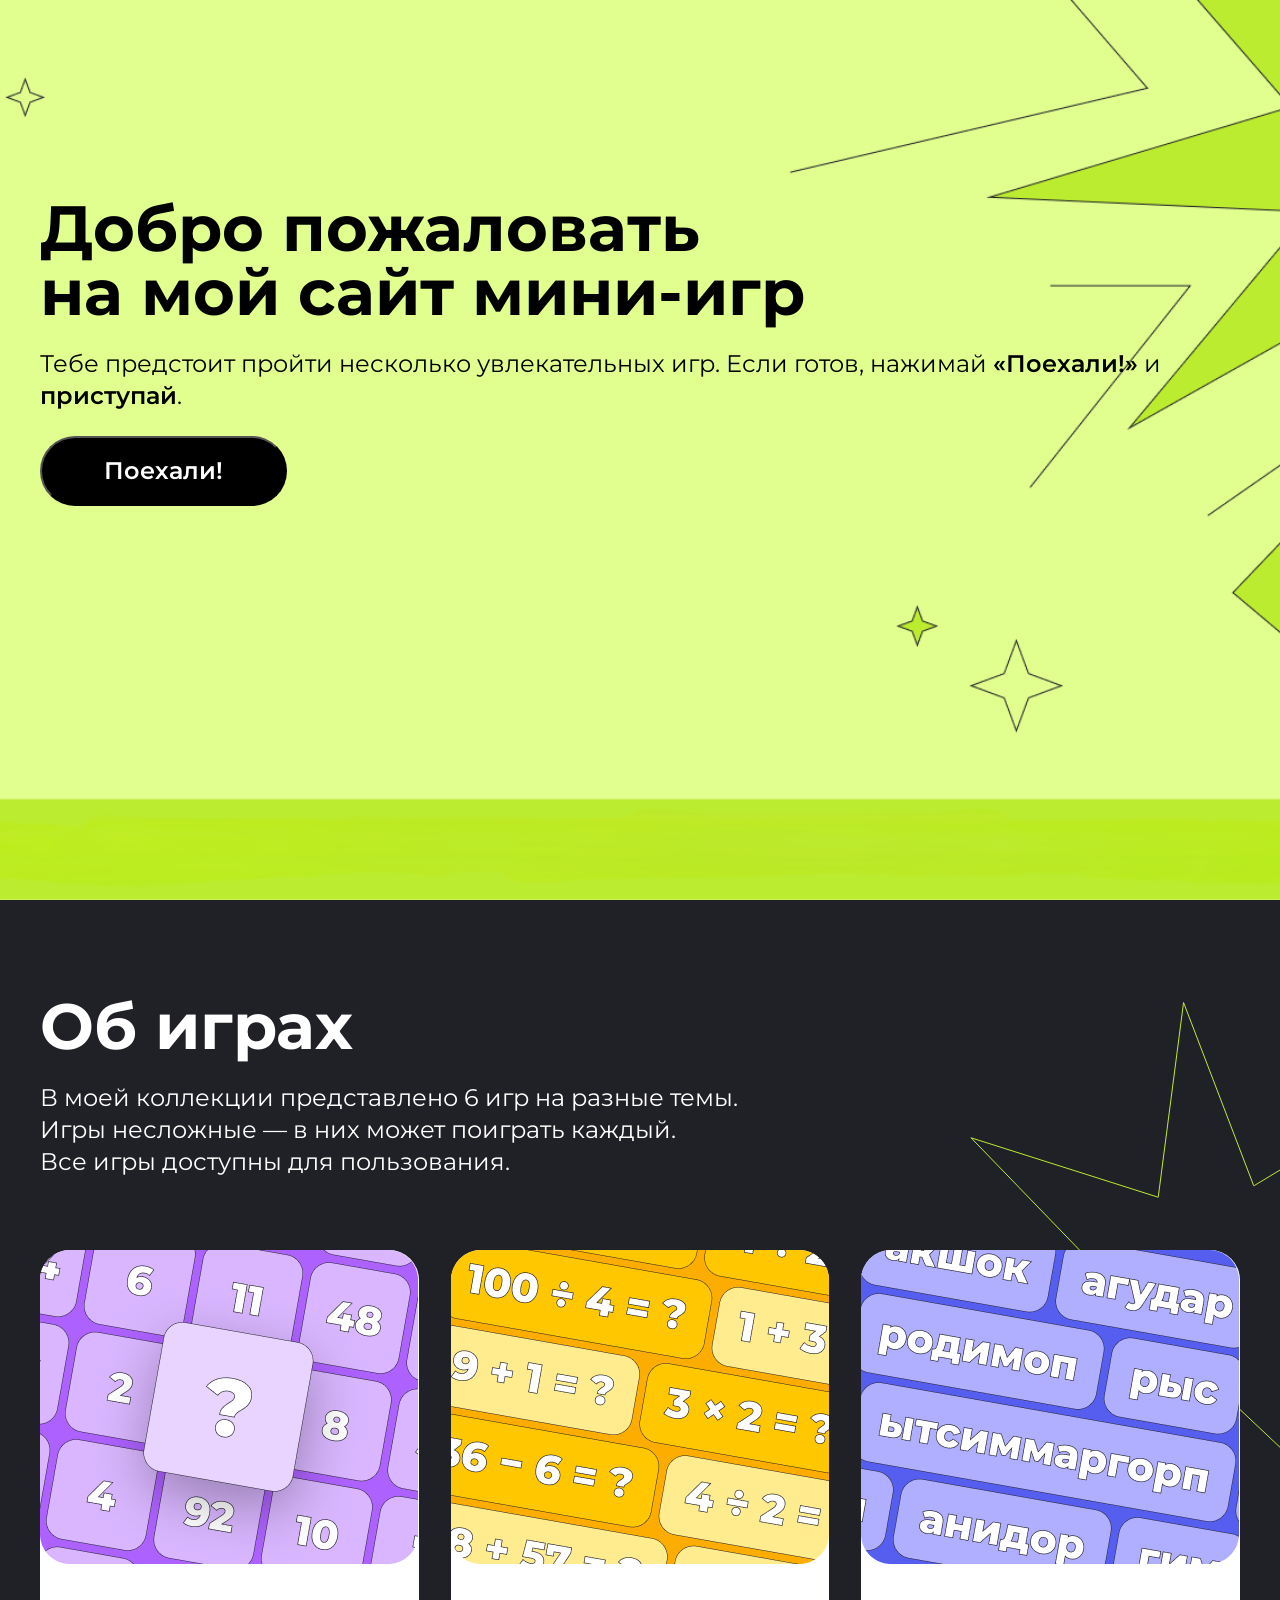
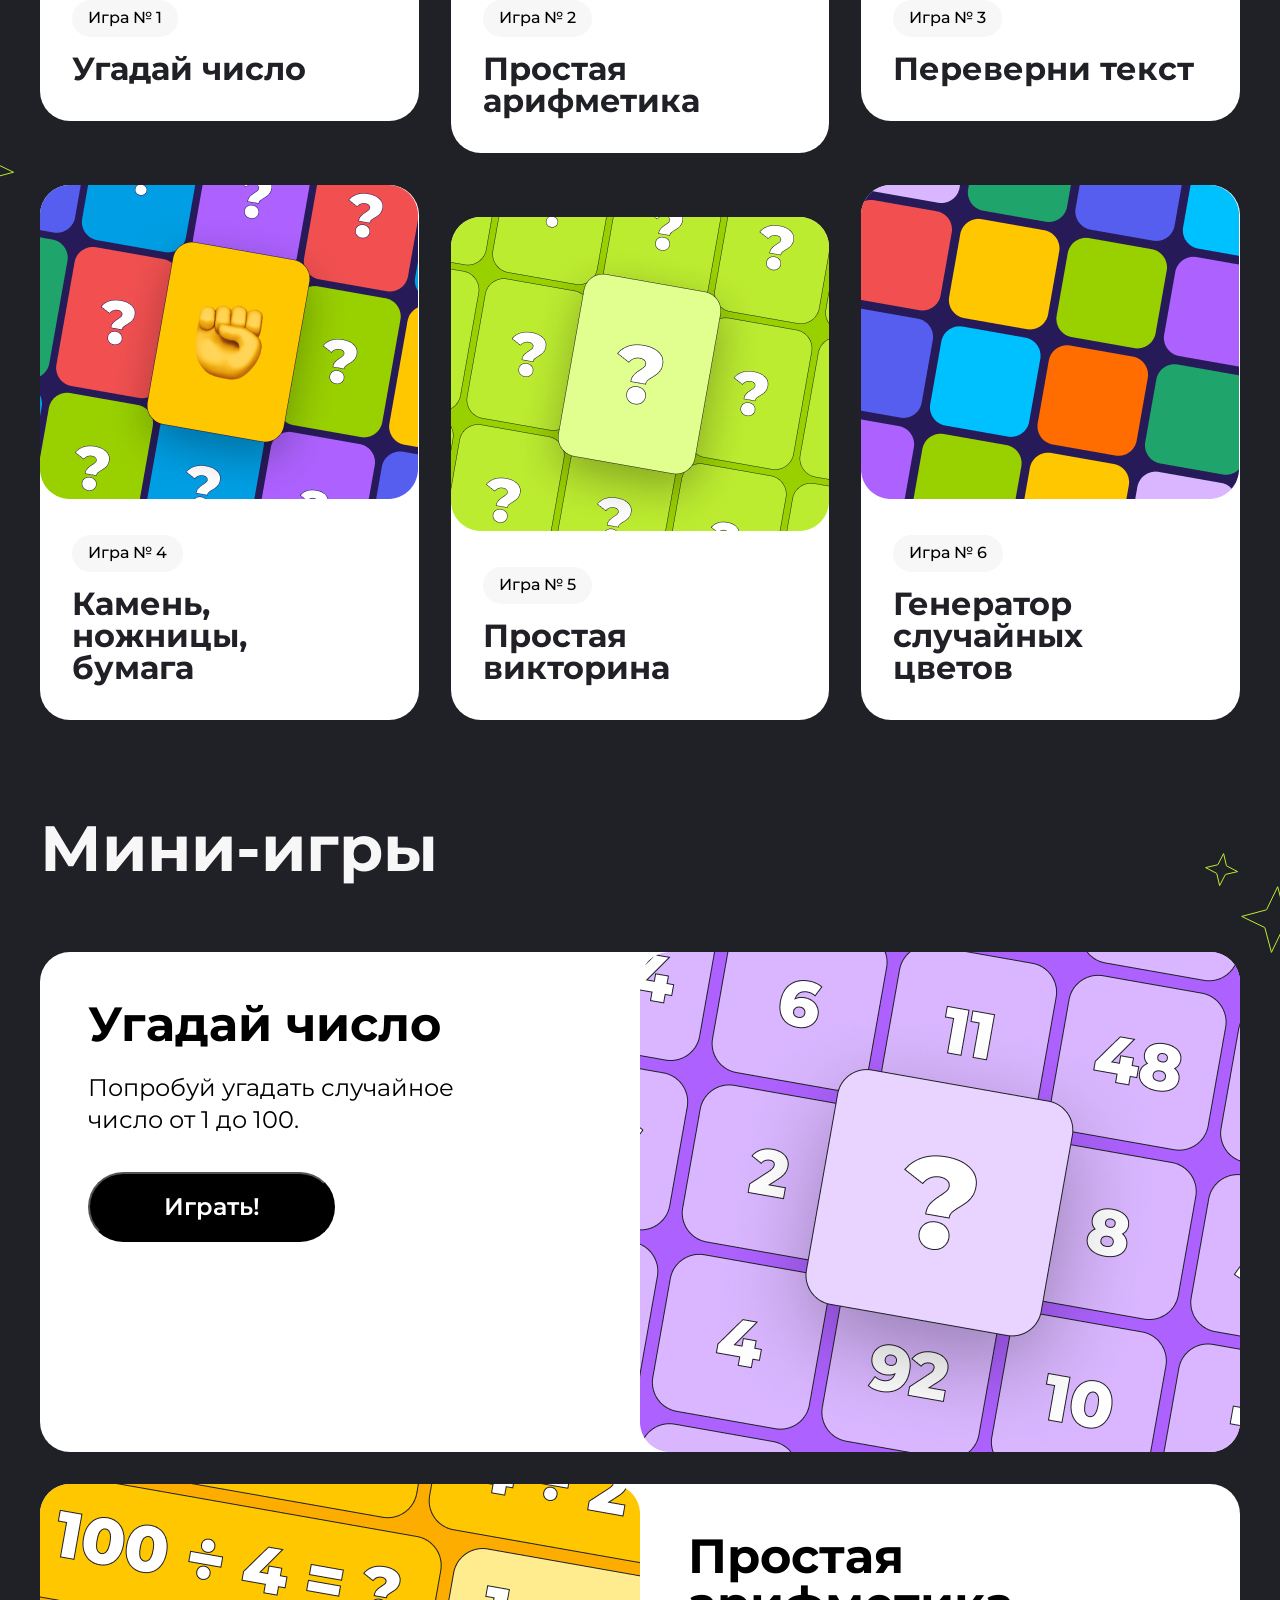
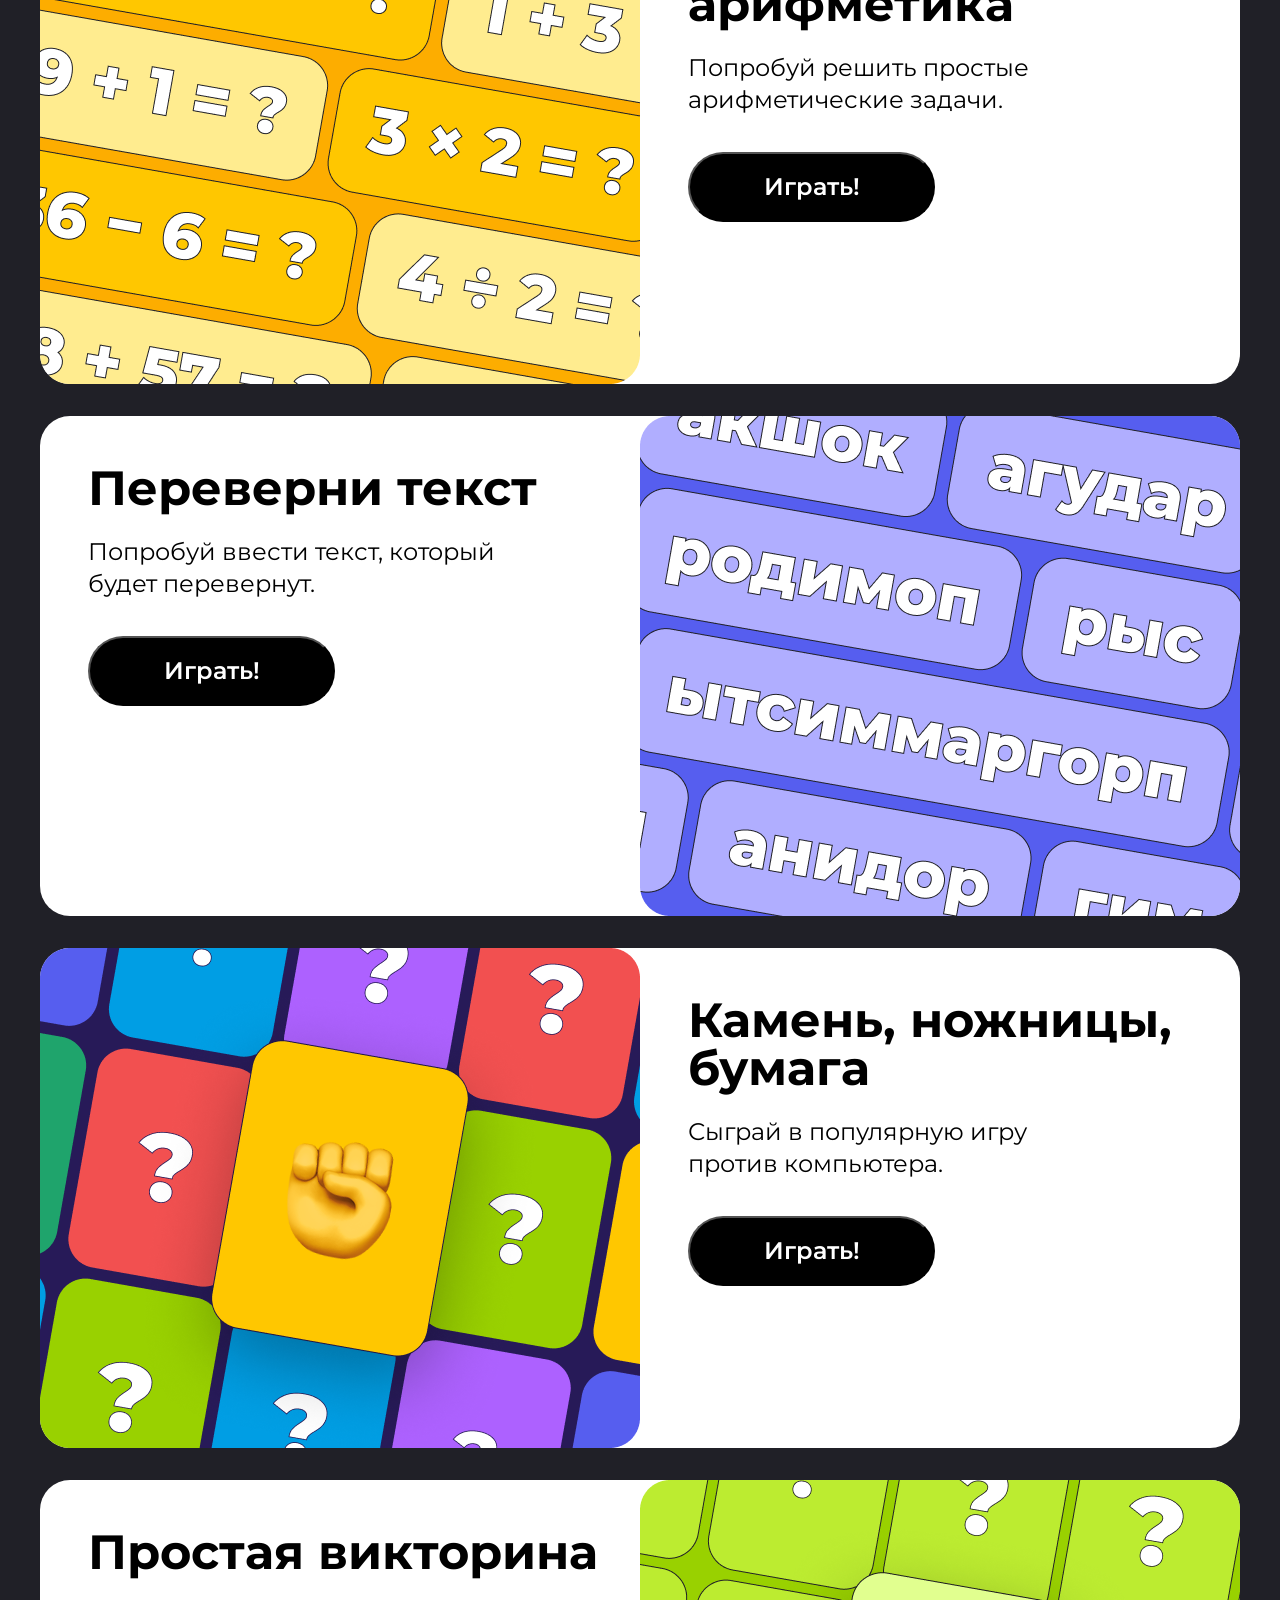
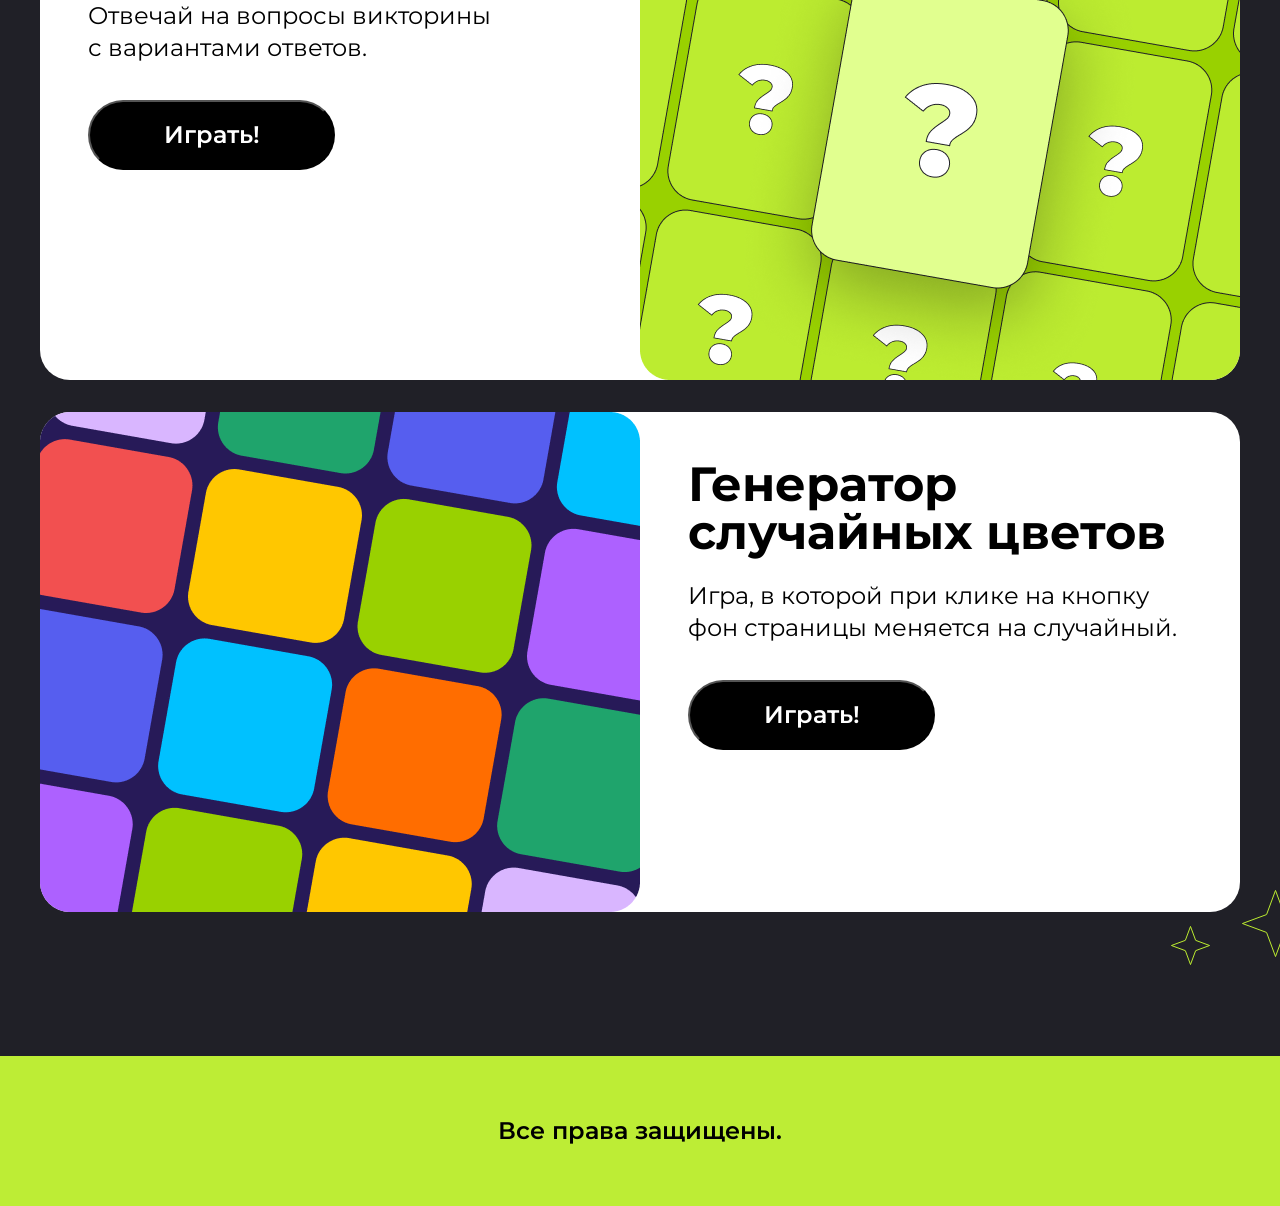
==== new_sait/index.html @ 3a841808 "04.11.2025" ====
<!DOCTYPE html>
<html lang="en">

<head>
    <meta charset="UTF-8">
    <meta name="viewport" content="width=device-width, initial-scale=1.0">
    <title>Document</title>
    <link rel="preconnect" href="https://fonts.googleapis.com">
    <link rel="preconnect" href="https://fonts.gstatic.com" crossorigin>
    <link
        href="https://fonts.googleapis.com/css2?family=Montserrat:ital,wght@0,100..900;1,100..900&family=Poppins:ital,wght@0,100;0,200;0,300;0,400;0,500;0,600;0,700;0,800;0,900;1,100;1,200;1,300;1,400;1,500;1,600;1,700;1,800;1,900&display=swap"
        rel="stylesheet">
    <link rel="stylesheet" href="style_for-mini.css">
</head>

<body>
    <header class="header ">
        <div class="header__main center">
            <h1 class="header__zag">
                Добро пожаловать <br> на мой сайт мини-игр
            </h1>
            <p class="header__text">
                Тебе предстоит пройти несколько увлекательных игр.  Если готов, нажимай <span
                    class="header__bold">«Поехали!»</span> и <span class="header__bold">приступай</span>.
            </p>
            <button class="header__but" onclick="location.href='#about'">Поехали!</button>
        </div>
        <div class="header__footer">
            
        </div>
    </header>

    <main>
        <section class="about" id="about">
            <div class="about__wrapper center">
                <div class="about__opis">

                    <h2 class="about__zag">
                        Об играх
                    </h2>

                    <p class="about__text">
                        В моей коллекции представлено 6 игр на разные темы. <br>
                        Игры несложные — в них может поиграть каждый. <br>
                        Все игры доступны для пользования.
                    </p>
                </div>
                <div class="about__game">

                    <div class="about__item small" onclick="location.href='#game1'">
                        <img src="./img/game-about1.png" alt="" class="about__img">
                        <div class="about__text-box">
                            <p class="about__game-nuumber">Игра № 1</p>
                            <p class="about__game-name">Угадай число</p>
                        </div>
                    </div>

                    <div class="about__item big" onclick="location.href='#game2'">
                        <img src="./img/game-about2.png" alt="" class="about__img">
                        <div class="about__text-box">
                            <p class="about__game-nuumber">Игра № 2</p>
                            <p class="about__game-name">Простая<br> арифметика</p>

                        </div>
                    </div>

                    <div class="about__item small" onclick="location.href='#game3'">
                        <img src="./img/game-about3.png" alt="" class="about__img">
                        <div class="about__text-box">
                            <p class="about__game-nuumber">Игра № 3</p>
                            <p class="about__game-name">Переверни текст</p>
                        </div>
                    </div>

                    <div class="about__item big" onclick="location.href='#game4'">
                        <img src="./img/game-about4.png" alt="" class="about__img">
                        <div class="about__text-box">
                            <p class="about__game-nuumber">Игра № 4</p>
                            <p class="about__game-name">Камень,<br> ножницы,<br> бумага</p>
                        </div>
                    </div>

                    <div class="about__item small order1" onclick="location.href='#game5'">
                        <img src="./img/game-about5.png" alt="" class="about__img">
                        <div class="about__text-box">
                            <p class="about__game-nuumber">Игра № 5</p>
                            <p class="about__game-name">Простая <br> викторина</p>
                        </div>
                    </div>

                    <div class="about__item big " onclick="location.href='#game6'">
                        <img src="./img/game-about6.png" alt="" class="about__img">
                        <div class="about__text-box">
                            <p class="about__game-nuumber">Игра № 6</p>
                            <p class="about__game-name">Генератор <br>случайных<br> цветов</p>
                        </div>
                    </div>
                </div>
            </div>
        </section>
        <section class="mini-game center">
            <h2 class="mini-game__zag">Мини-игры</h2>

            <div class="mini-game__wrapper" id="game1">
                <div class="mini-game__item">
                    <div class="mini-game__text-box">
                        <p class="mini-game__name">Угадай число</p>
                        <p class="mini-game__opis">Попробуй угадать случайное <br> число от 1 до 100.</p>
                        <button class="mini-game__btn">Играть!</button>
                    </div>
                    <img src="./img/game1.png" alt="" class="mini-game__img">
                </div>
                <div class="mini-game__item" id="game2">
                    <img src="./img/game2.png" alt="" class="mini-game__img">
                    <div class="mini-game__text-box">
                        <p class="mini-game__name">Простая арифметика</p>
                        <p class="mini-game__opis">Попробуй решить простые <br> арифметические задачи.</p>
                        <button class="mini-game__btn">Играть!</button>
                    </div>
                </div>
                <div class="mini-game__item" id="game3">
                    <div class="mini-game__text-box">
                        <p class="mini-game__name">Переверни текст</p>
                        <p class="mini-game__opis">Попробуй ввести текст, который <br> будет перевернут.</p>
                        <button class="mini-game__btn">Играть!</button>
                    </div>
                    <img src="./img/game3.png" alt="" class="mini-game__img">
                </div>
                <div class="mini-game__item" id="game4">
                    <img src="./img/game4.png" alt="" class="mini-game__img">
                    <div class="mini-game__text-box">
                        <p class="mini-game__name">Камень, ножницы, бумага</p>
                        <p class="mini-game__opis">Сыграй в популярную игру <br>против компьютера.</p>
                        <button class="mini-game__btn">Играть!</button>
                    </div>
                </div>
                <div class="mini-game__item" id="game5">
                    <div class="mini-game__text-box">
                        <p class="mini-game__name">Простая викторина</p>
                        <p class="mini-game__opis">Отвечай на вопросы викторины <br> с вариантами ответов.</p>
                        <button class="mini-game__btn">Играть!</button>
                    </div>
                    <img src="./img/game5.png" alt="" class="mini-game__img">
                </div>
                <div class="mini-game__item element" id="game6">
                    <img src="./img/game6.png" alt="" class="mini-game__img">
                    <div class="mini-game__text-box">
                        <p class="mini-game__name">Генератор случайных цветов</p>
                        <p class="mini-game__opis">Игра, в которой при клике на кнопку <br> фон страницы меняется на
                            случайный.</p>
                        <button class="mini-game__btn">Играть!</button>
                    </div>
                </div>
            </div>
        </section>
    </main>

    <footer class="footer">
        Все права защищены.
    </footer>
</body>

</html>
---- new_sait/style_for-mini.css ----
* {
  margin: 0;
  padding: 0;
  font-family: "Montserrat";
}

.center {
  padding-left: calc(50% - 600px);
  padding-right: calc(50% - 600px);
}

html {
  scroll-behavior: smooth;
}

.header {
  background-image: url(./img/kryt.png);
  height: 100vh;
  max-width: 100vw;
  background-repeat: no-repeat;
  background-size: cover;
  background-position: center;
}
.header__main {
  padding-top: 196px;
  display: flex;
  gap: 24px;
  flex-direction: column;
}
.header__but {
  width: 247px;
  padding: 16px 28px;
  background-color: black;
  color: white;
  border-radius: 60px;
  font-weight: 600;
  font-size: 24px;
  line-height: 142%;
  letter-spacing: 0%;
  text-align: center;
}
.header__zag {
  font-weight: 700;
  font-size: 64px;
  line-height: 100%;
  letter-spacing: 0px;
}
.header__text {
  font-weight: 400;
  font-size: 24px;
  line-height: 32px;
  letter-spacing: 0px;
  vertical-align: middle;
}
.header__bold {
  font-weight: 600;
  font-size: 24px;
  line-height: 32px;
  letter-spacing: 0px;
}
.header__but:hover {
  background-color: white;
  color: black;
  transition: all 1.5s;
}

.about {
  background-color: #202027;
  padding-bottom: 96px;
  padding-top: 94px;
}
.about__wrapper {
  display: flex;
  flex-direction: column;
  gap: 72px;
}
.about__zag {
  font-weight: 700;
  font-size: 64px;
  line-height: 100%;
  letter-spacing: 0px;
  color: white;
}
.about__text {
  font-weight: 400;
  font-size: 24px;
  line-height: 32px;
  letter-spacing: 0px;
  color: white;
}
.about__opis {
  display: flex;
  gap: 24px;
  flex-direction: column;
  position: relative;
}
.about__game-nuumber {
  padding: 8px 16px 10px;
  background-color: #F7F7F7;
  font-weight: 500;
  font-style: Medium;
  font-size: 16px;
  letter-spacing: 0px;
  border-radius: 53px;
  display: inline-block;
  margin-bottom: 16px;
}
.about__game-name {
  font-weight: 700;
  font-style: Bold;
  font-size: 32px;
  line-height: 100%;
  letter-spacing: 0px;
  color: #202027;
}
.about__item {
  background-color: #FFFFFF;
  border-radius: 30px;
  z-index: 1;
}
.about__game {
  display: grid;
  grid-template-columns: repeat(12, 1fr);
  align-items: start;
  gap: 32px;
  position: relative;
}
.about__text-box {
  padding-left: 32px;
  padding-top: 32px;
  padding-bottom: 36px;
}
.about__img {
  max-width: 100%;
}
.about__item:hover {
  transform: scale(1.1);
  transition: all 1.5s;
}
.about__game::before {
  content: url(./img/Star\ 1.svg);
  position: absolute;
  top: -250px;
  right: -160px;
  z-index: 0;
}
.about__game::after {
  content: url(./img/Star\ 12.svg);
  position: absolute;
  z-index: 0;
  left: -80px;
  top: 46%;
  z-index: 0;
}
.about__opis::before {
  content: url(./img/Star\ 11.svg);
  position: absolute;
  z-index: 0;
  left: -94px;
  top: 389%;
}

.order1 {
  align-self: flex-end;
}

.big {
  grid-column: span 4;
}

.small {
  grid-column: span 4;
}

.mini-game {
  background-color: #202027;
  padding-bottom: 144px;
}
.mini-game__zag {
  font-weight: 700;
  font-size: 64px;
  line-height: 100%;
  letter-spacing: 0px;
  color: #F7F7F7;
  margin-bottom: 72px;
}
.mini-game__wrapper {
  display: flex;
  flex-direction: column;
  gap: 32px;
  position: relative;
}
.mini-game__item {
  background-color: #FFFFFF;
  border-radius: 30px;
  display: flex;
  justify-content: space-between;
}
.mini-game__text-box {
  flex-grow: 600px;
  padding-left: 48px;
  flex-grow: 1;
  padding-top: 48px;
}
.mini-game__img {
  flex-grow: 600px;
}
.mini-game__btn {
  width: 247px;
  padding: 16px 28px;
  background-color: black;
  color: white;
  border-radius: 60px;
  font-weight: 600;
  font-size: 24px;
  line-height: 142%;
  letter-spacing: 0%;
  text-align: center;
}
.mini-game__name {
  font-weight: 700;
  font-style: Bold;
  font-size: 48px;
  line-height: 100%;
  letter-spacing: 0px;
  margin-bottom: 24px;
}
.mini-game__opis {
  font-weight: 400;
  font-size: 24px;
  line-height: 32px;
  letter-spacing: 0px;
  margin-bottom: 36px;
}
.mini-game__btn:hover {
  background-color: white;
  color: black;
  transition: all 1.5s;
}
.mini-game__wrapper::after {
  content: url(./img/Star\ 6.svg);
  position: absolute;
  left: 100%;
  top: -67px;
}
.mini-game__wrapper::before {
  content: url(./img/Star\ 7.svg);
  position: absolute;
  left: 97%;
  top: -100px;
}

.footer {
  background-color: #BDED35;
  height: 150px;
  display: flex;
  justify-content: center;
  align-items: center;
  font-weight: 600;
  font-size: 24px;
  line-height: 100%;
  letter-spacing: 0px;
  position: relative;
}

.element::after {
  content: url(./img/Star\ 8.svg);
  position: absolute;
  bottom: -50px;
  right: -70px;
}

.element::before {
  content: url(./img/Star\ 10.svg);
  position: absolute;
  bottom: -58px;
  right: 29px;
}

button:hover {
  border: none;
}

@media (max-width: 1200px) {
  .center {
    padding-left: calc(50% - 400px);
    padding-right: calc(50% - 400px);
  }
  .mini-game__zag {
    font-size: 52px;
    padding-top: 49px;
  }
  .mini-game__text-box {
    padding-bottom: 32px;
    padding-left: 32px;
  }
  .mini-game__name {
    font-size: 30px;
  }
  .mini-game__opis {
    font-size: 24px;
  }
  .mini-game__img {
    width: 400px;
  }
  .mini-game__wrapper::after {
    content: none;
    display: none;
  }
  .mini-game__wrapper::before {
    content: none;
    display: none;
  }
  .header__zag {
    font-size: 52px;
  }
  .header__text {
    font-size: 24px;
  }
  .header__bold {
    font-size: 24px;
  }
  .header__main {
    padding-top: 147px;
  }
  .header__but {
    padding-top: 16px;
    padding-bottom: 16px;
    font-size: 24px;
  }
  .footer {
    font-size: 24px;
  }
  .element::after {
    content: none;
    display: none;
  }
  .element::before {
    content: none;
    display: none;
  }
  .about__game::before {
    content: none;
    display: none;
  }
  .about__game::after {
    content: none;
    display: none;
  }
  .about__opis::before {
    content: none;
    display: none;
  }
}
@media (max-width: 800px) {
  .center {
    padding-left: calc(50% - 172px);
    padding-right: calc(50% - 172px);
  }
  .about {
    display: none;
  }
  .mini-game {
    padding-bottom: 49px;
  }
  .mini-game__zag {
    font-size: 40px;
    padding-top: 49px;
    margin-bottom: 48px;
  }
  .mini-game__item {
    flex-direction: column;
    padding-bottom: 32px;
  }
  .mini-game__text-box {
    order: 1;
    padding-top: 29px;
    padding-bottom: 0;
  }
  .mini-game__img {
    order: 0;
    width: 100%;
  }
  .mini-game__name {
    font-size: 32px;
    margin-bottom: 16px;
  }
  .mini-game__opis {
    font-size: 16px;
    margin-bottom: 32px;
  }
  .mini-game__btn {
    width: 285px;
    font-size: 16px;
    font-weight: 600;
    font-size: 16px;
    line-height: 142%;
    letter-spacing: 0%;
    text-align: center;
  }
  .mini-game__wrapper::after {
    content: none;
    display: none;
  }
  .mini-game__wrapper::before {
    content: none;
    display: none;
  }
  .header {
    background-image: url(./img/header_fon_mob.svg);
    height: 700px;
    position: relative;
  }
  .header__zag {
    font-size: 40px;
    text-align: center;
  }
  .header__text {
    font-size: 16px;
    text-align: center;
    position: relative;
    line-height: 100%;
  }
  .header__bold {
    font-size: 16px;
  }
  .header__main {
    padding-top: 118px;
    align-items: center;
    position: relative;
  }
  .header__but {
    font-size: 16px;
    position: relative;
    width: 285px;
  }
  .header__footer {
    background-color: #BDED35;
    width: 100%;
    height: 52px;
    margin-top: 154px;
  }
  .header__main::before {
    content: url(./img/Star\ 5.svg);
    position: relative;
    top: 430px;
    right: -80px;
  }
  .header__but::before {
    content: url(./img/Star\ 4.svg);
    position: absolute;
    top: 90px;
    right: -15px;
  }
  .header__but::after {
    position: absolute;
    content: url(./img/Star\ 3.svg);
    top: -420px;
    left: 10px;
  }
  .header__text::before {
    content: url(./img/Star\ 2.svg);
    top: -265px;
    left: 10px;
    position: absolute;
  }
  .header::after {
    content: url(./img/big_star.svg);
    top: 0;
    right: 0;
    position: absolute;
  }
  .footer {
    font-size: 16px;
    height: 100px;
  }
  .element::after {
    content: none;
    display: none;
  }
  .element::before {
    content: none;
    display: none;
  }
}/*# sourceMappingURL=style_for-mini.css.map */
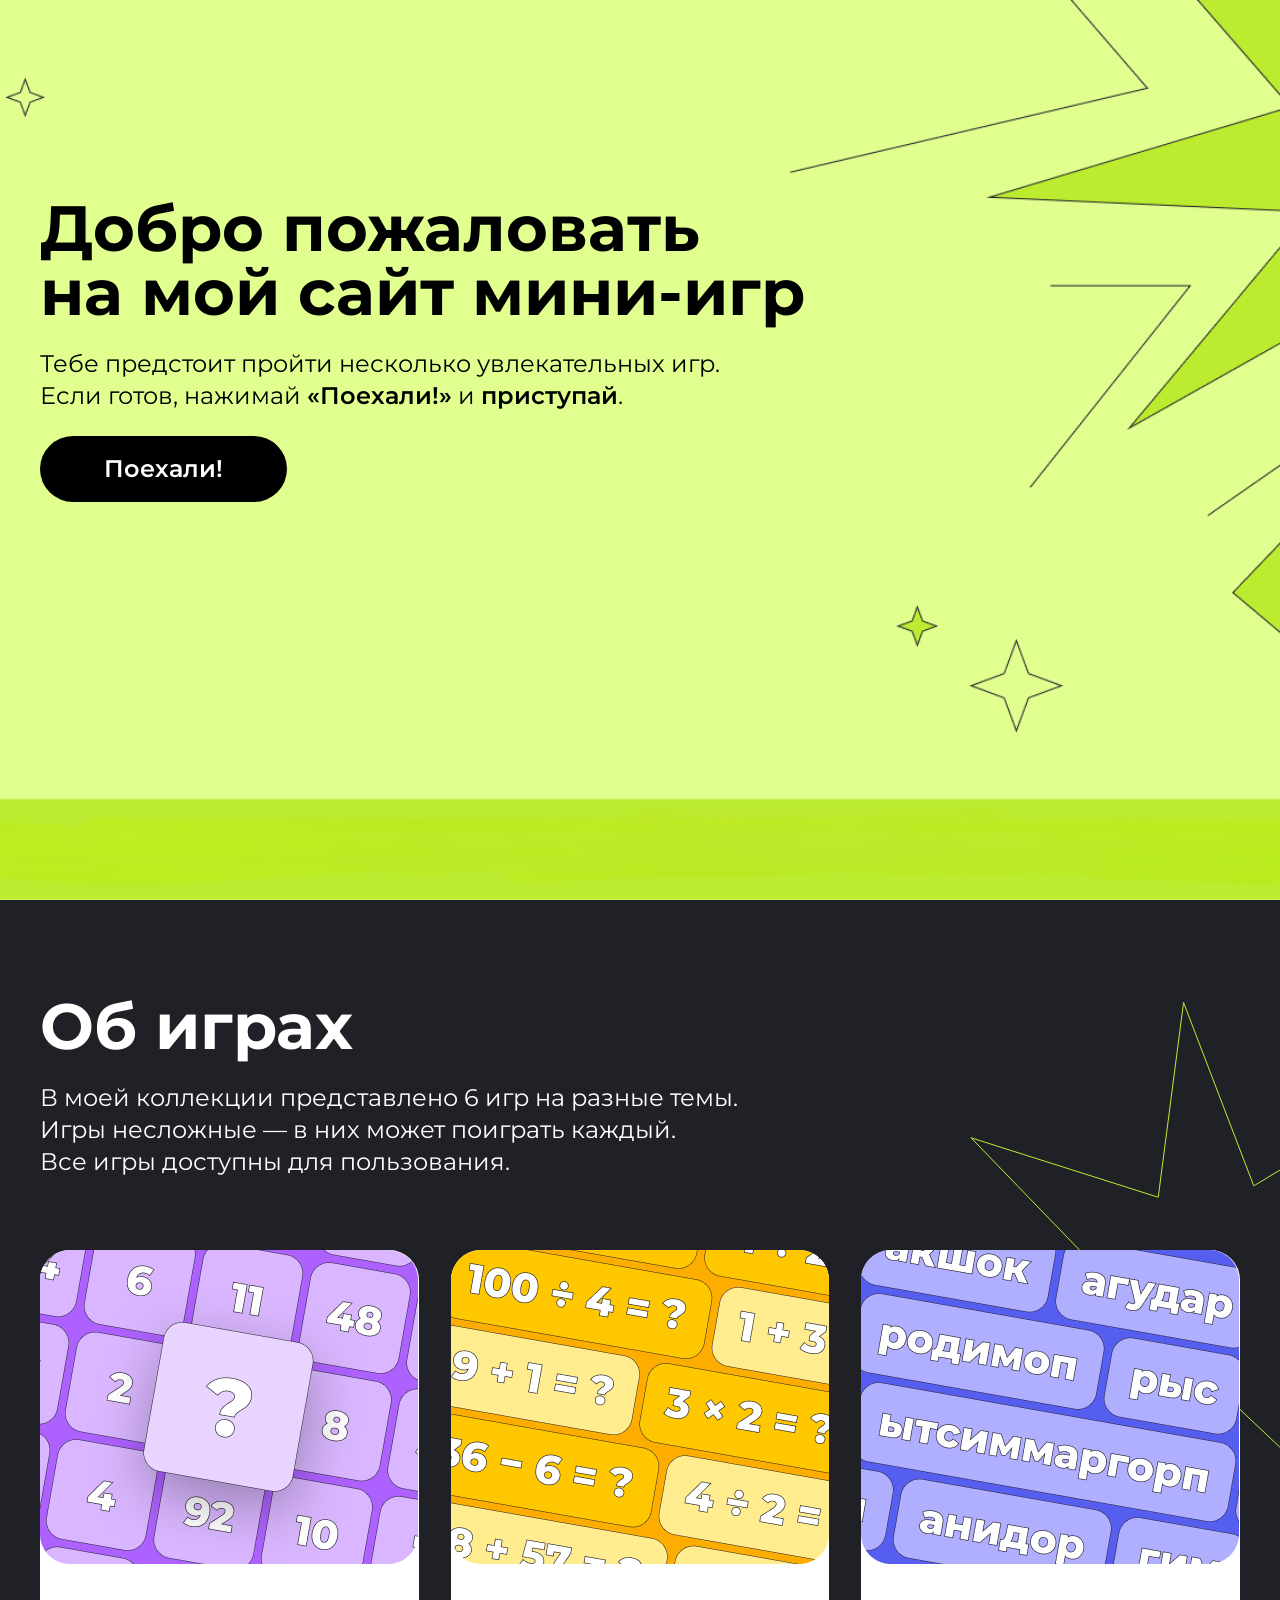
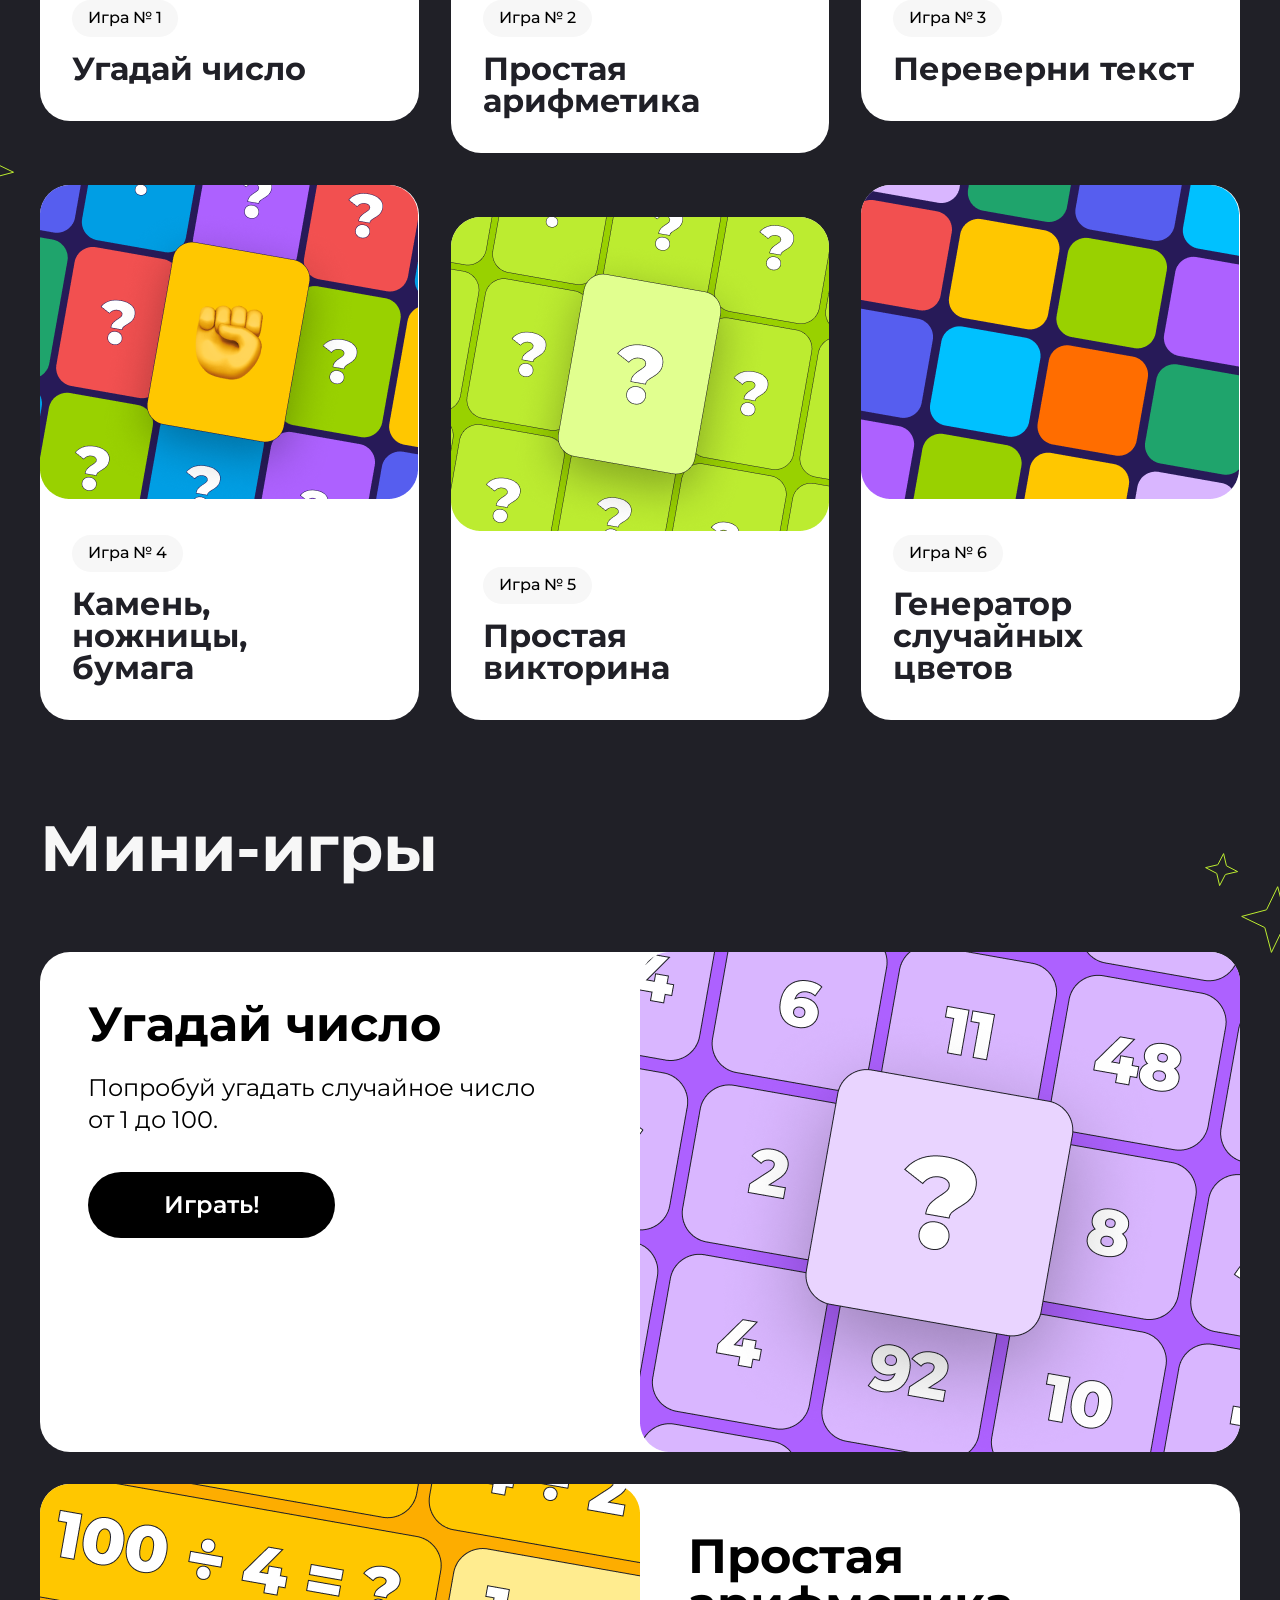
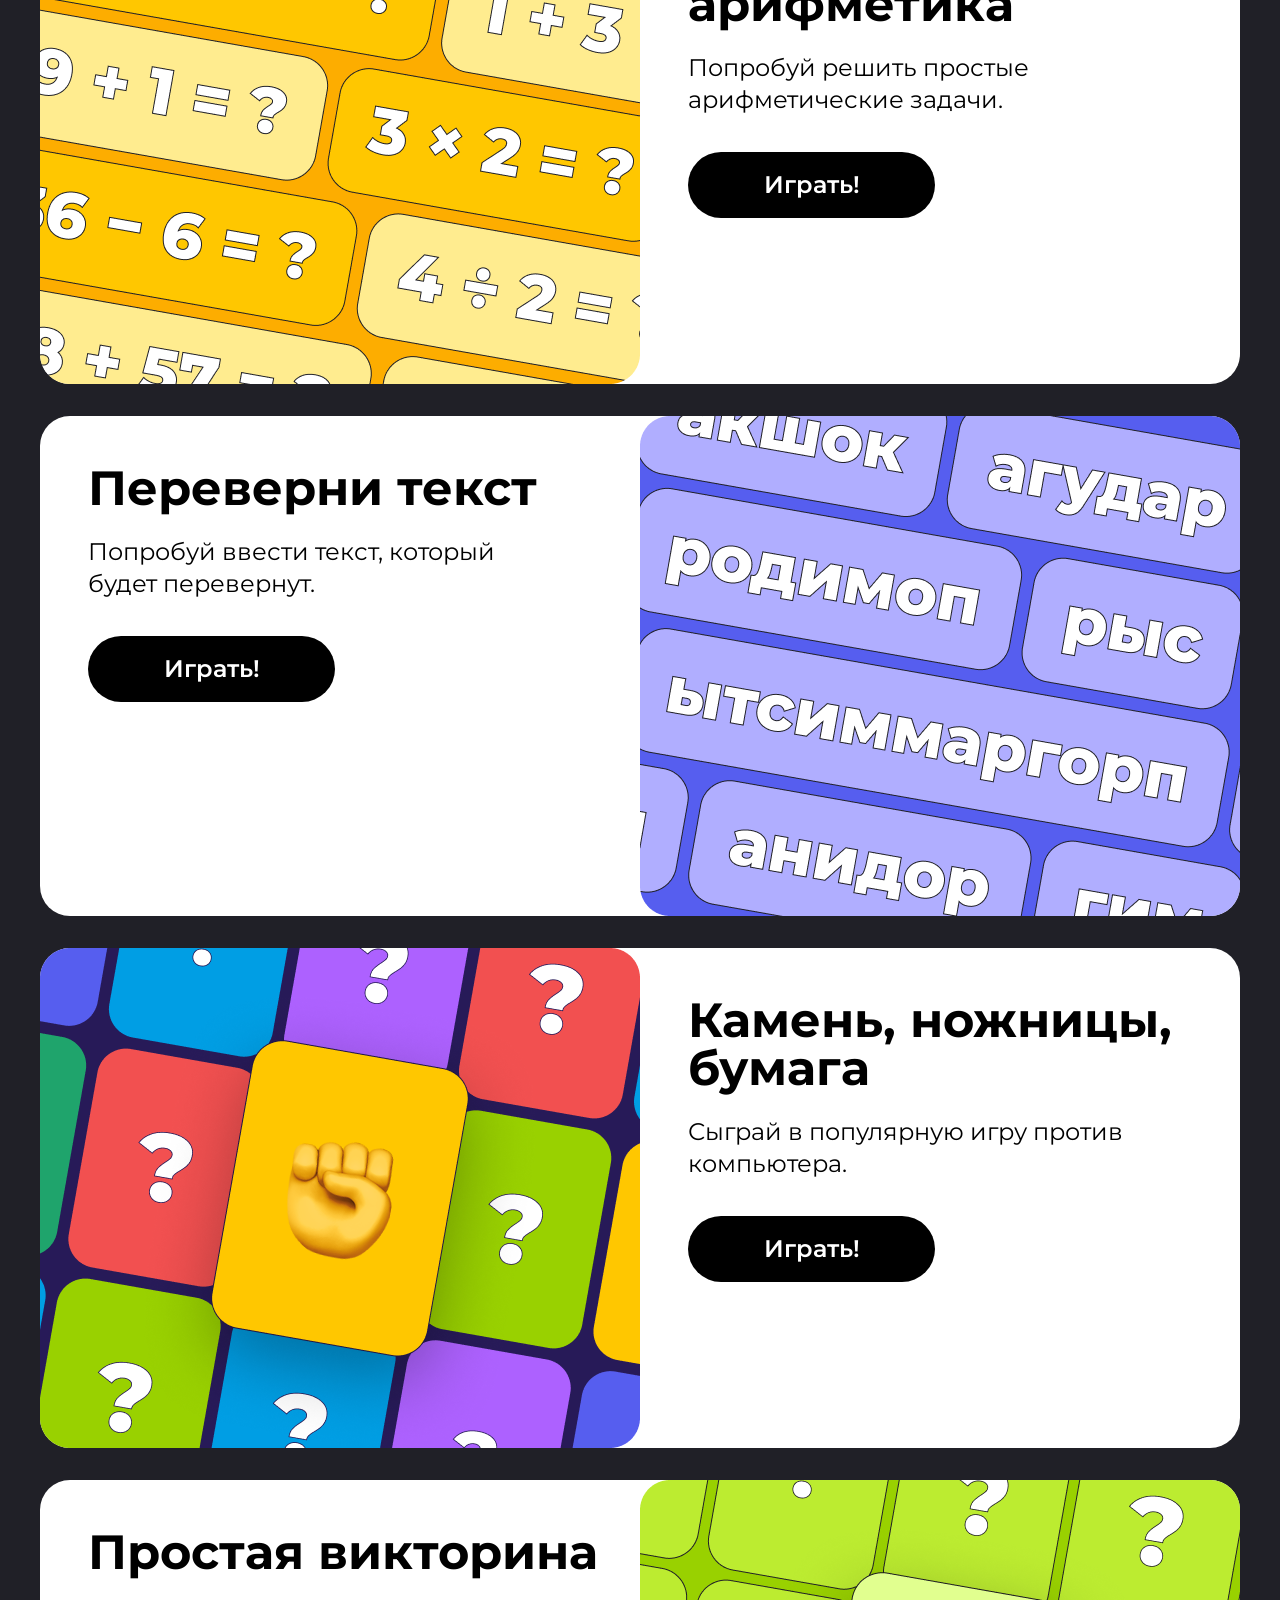
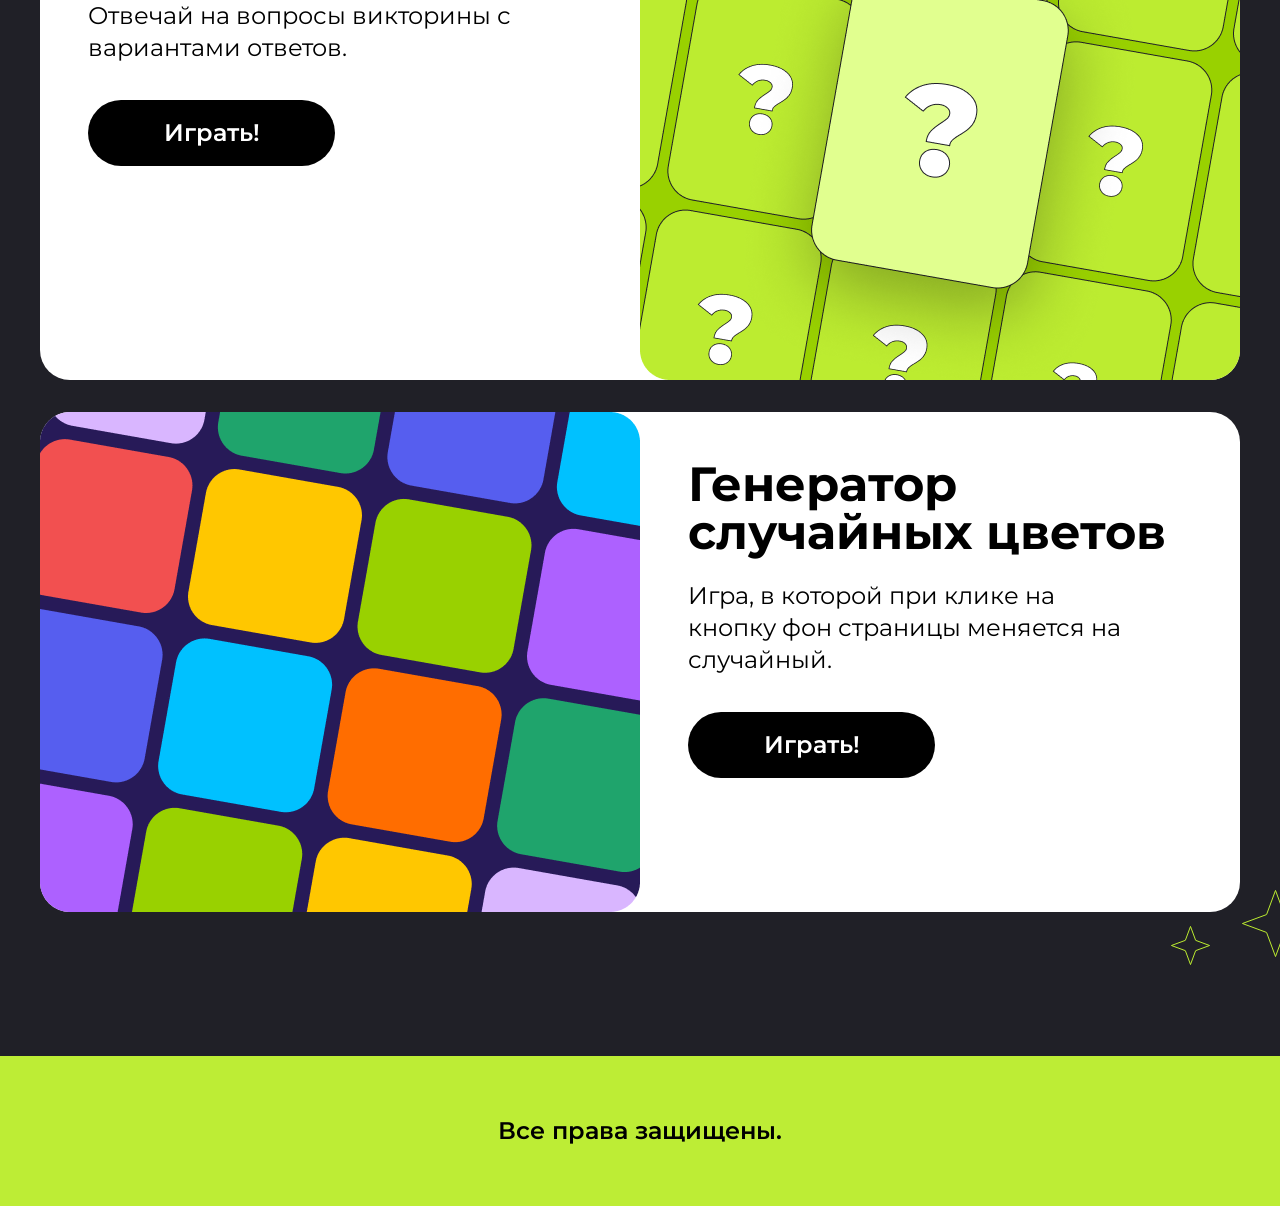
==== commit 55d242cc: "new 10.11.2025" ====
--- a/new_sait/index.html
+++ b/new_sait/index.html
@@ -26,7 +26,7 @@
             <button class="header__but" onclick="location.href='#about'">Поехали!</button>
         </div>
         <div class="header__footer">
-            
+
         </div>
     </header>
 
@@ -105,8 +105,8 @@
                 <div class="mini-game__item">
                     <div class="mini-game__text-box">
                         <p class="mini-game__name">Угадай число</p>
-                        <p class="mini-game__opis">Попробуй угадать случайное <br> число от 1 до 100.</p>
-                        <button class="mini-game__btn">Играть!</button>
+                        <p class="mini-game__opis">Попробуй угадать случайное число от 1 до 100.</p>
+                        <button class="mini-game__btn" onclick="randomNumberGame()">Играть!</button>
                     </div>
                     <img src="./img/game1.png" alt="" class="mini-game__img">
                 </div>
@@ -114,14 +114,14 @@
                     <img src="./img/game2.png" alt="" class="mini-game__img">
                     <div class="mini-game__text-box">
                         <p class="mini-game__name">Простая арифметика</p>
-                        <p class="mini-game__opis">Попробуй решить простые <br> арифметические задачи.</p>
+                        <p class="mini-game__opis">Попробуй решить простые  арифметические задачи.</p>
                         <button class="mini-game__btn">Играть!</button>
                     </div>
                 </div>
                 <div class="mini-game__item" id="game3">
                     <div class="mini-game__text-box">
                         <p class="mini-game__name">Переверни текст</p>
-                        <p class="mini-game__opis">Попробуй ввести текст, который <br> будет перевернут.</p>
+                        <p class="mini-game__opis">Попробуй ввести текст, который  будет перевернут.</p>
                         <button class="mini-game__btn">Играть!</button>
                     </div>
                     <img src="./img/game3.png" alt="" class="mini-game__img">
@@ -130,14 +130,14 @@
                     <img src="./img/game4.png" alt="" class="mini-game__img">
                     <div class="mini-game__text-box">
                         <p class="mini-game__name">Камень, ножницы, бумага</p>
-                        <p class="mini-game__opis">Сыграй в популярную игру <br>против компьютера.</p>
+                        <p class="mini-game__opis">Сыграй в популярную игру против компьютера.</p>
                         <button class="mini-game__btn">Играть!</button>
                     </div>
                 </div>
                 <div class="mini-game__item" id="game5">
                     <div class="mini-game__text-box">
                         <p class="mini-game__name">Простая викторина</p>
-                        <p class="mini-game__opis">Отвечай на вопросы викторины <br> с вариантами ответов.</p>
+                        <p class="mini-game__opis">Отвечай на вопросы викторины  с вариантами ответов.</p>
                         <button class="mini-game__btn">Играть!</button>
                     </div>
                     <img src="./img/game5.png" alt="" class="mini-game__img">
@@ -146,7 +146,7 @@
                     <img src="./img/game6.png" alt="" class="mini-game__img">
                     <div class="mini-game__text-box">
                         <p class="mini-game__name">Генератор случайных цветов</p>
-                        <p class="mini-game__opis">Игра, в которой при клике на кнопку <br> фон страницы меняется на
+                        <p class="mini-game__opis">Игра, в которой при клике на кнопку  фон страницы меняется на
                             случайный.</p>
                         <button class="mini-game__btn">Играть!</button>
                     </div>
@@ -158,6 +158,8 @@
     <footer class="footer">
         Все права защищены.
     </footer>
+
+    <script src="hw-5.js"></script>
 </body>
 
 </html>
--- a/new_sait/style_for-mini.css
+++ b/new_sait/style_for-mini.css
@@ -13,13 +13,17 @@
   scroll-behavior: smooth;
 }
 
+button {
+  border: none;
+}
+
 .header {
   background-image: url(./img/kryt.png);
-  height: 100vh;
-  max-width: 100vw;
+  min-height: 100vh;
+  max-width: 100%;
   background-repeat: no-repeat;
   background-size: cover;
-  background-position: center;
+  background-position: center center;
 }
 .header__main {
   padding-top: 196px;
@@ -51,6 +55,7 @@
   line-height: 32px;
   letter-spacing: 0px;
   vertical-align: middle;
+  max-width: 720px;
 }
 .header__bold {
   font-weight: 600;
@@ -231,6 +236,7 @@
   line-height: 32px;
   letter-spacing: 0px;
   margin-bottom: 36px;
+  width: 457px;
 }
 .mini-game__btn:hover {
   background-color: white;
@@ -293,12 +299,14 @@
   .mini-game__text-box {
     padding-bottom: 32px;
     padding-left: 32px;
+    width: 400px;
   }
   .mini-game__name {
-    font-size: 30px;
+    font-size: 24px;
   }
   .mini-game__opis {
-    font-size: 24px;
+    font-size: 16px;
+    width: 275px;
   }
   .mini-game__img {
     width: 400px;
@@ -351,6 +359,12 @@
     content: none;
     display: none;
   }
+  .about__game-name {
+    font-size: 22px;
+  }
+  .about__text-box {
+    padding-left: 20px;
+  }
 }
 @media (max-width: 800px) {
   .center {
@@ -388,6 +402,8 @@
   .mini-game__opis {
     font-size: 16px;
     margin-bottom: 32px;
+    line-height: 24px;
+    width: 275px;
   }
   .mini-game__btn {
     width: 285px;
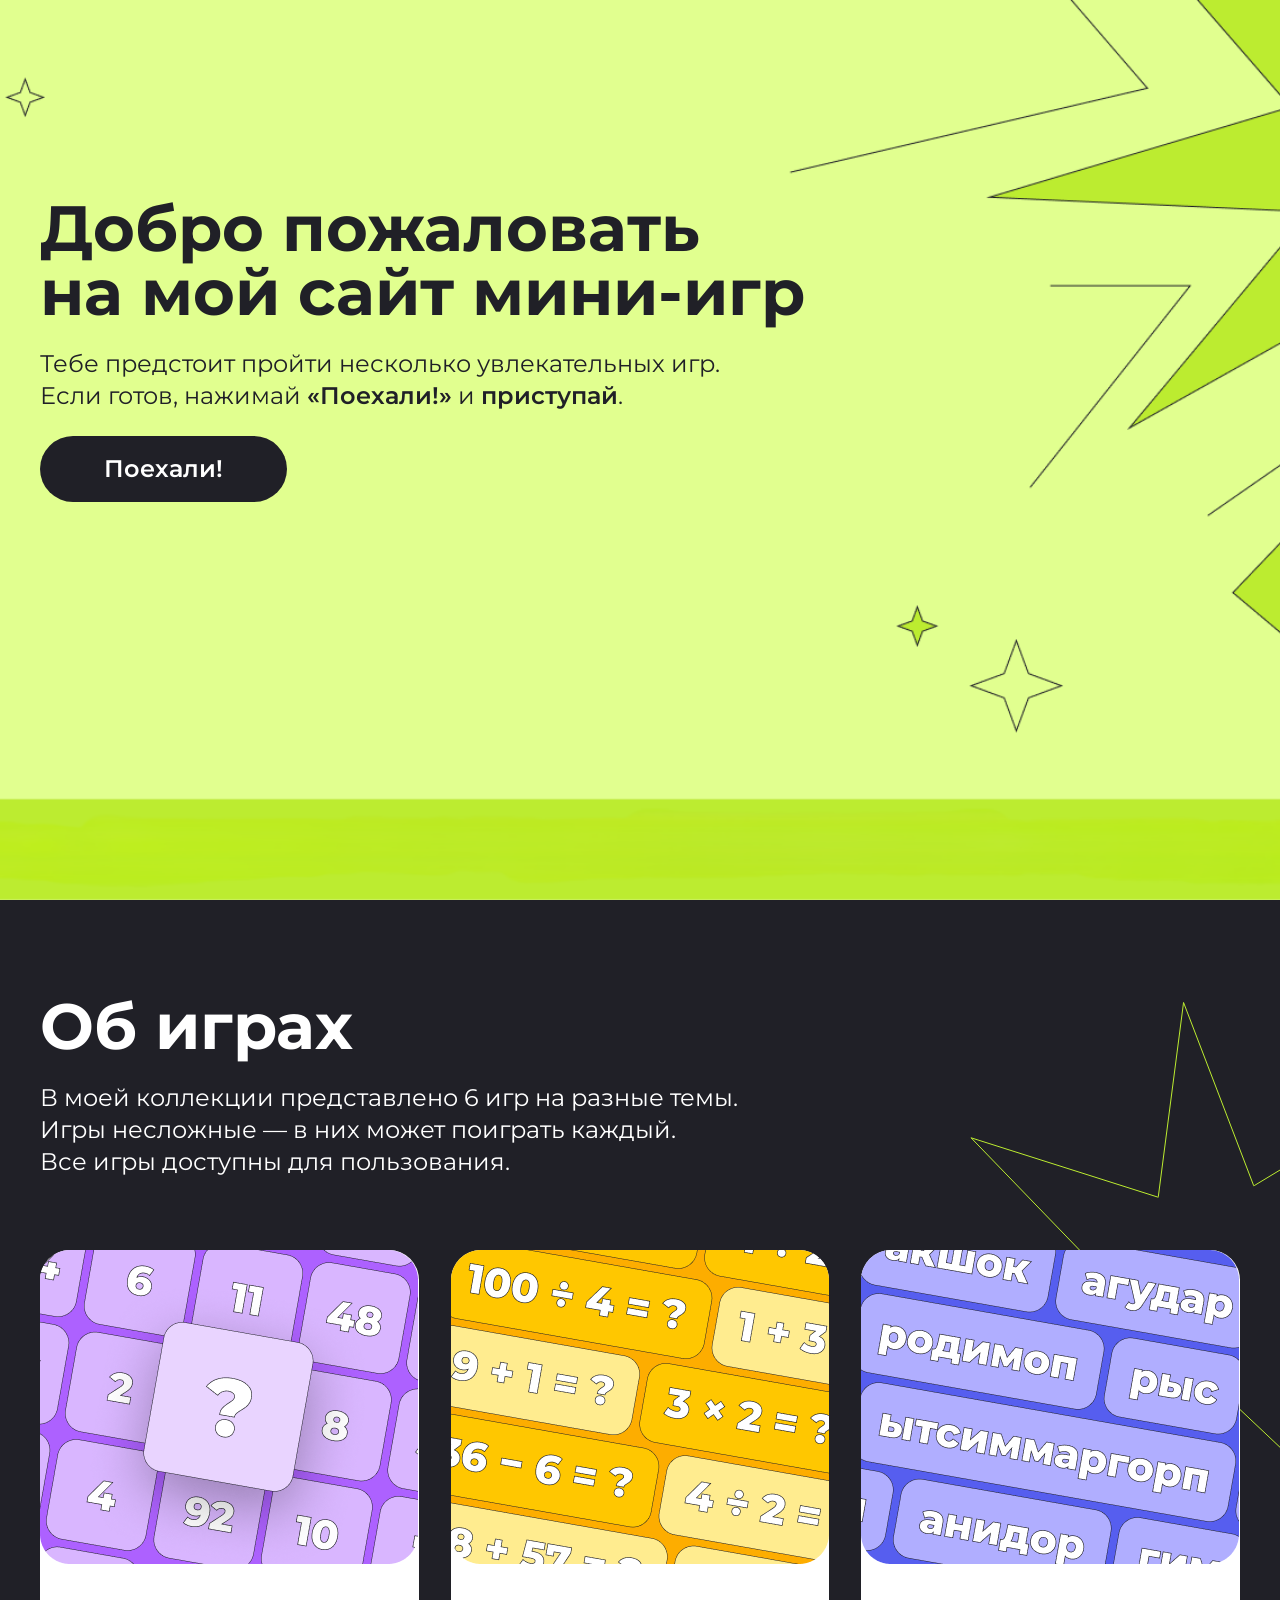
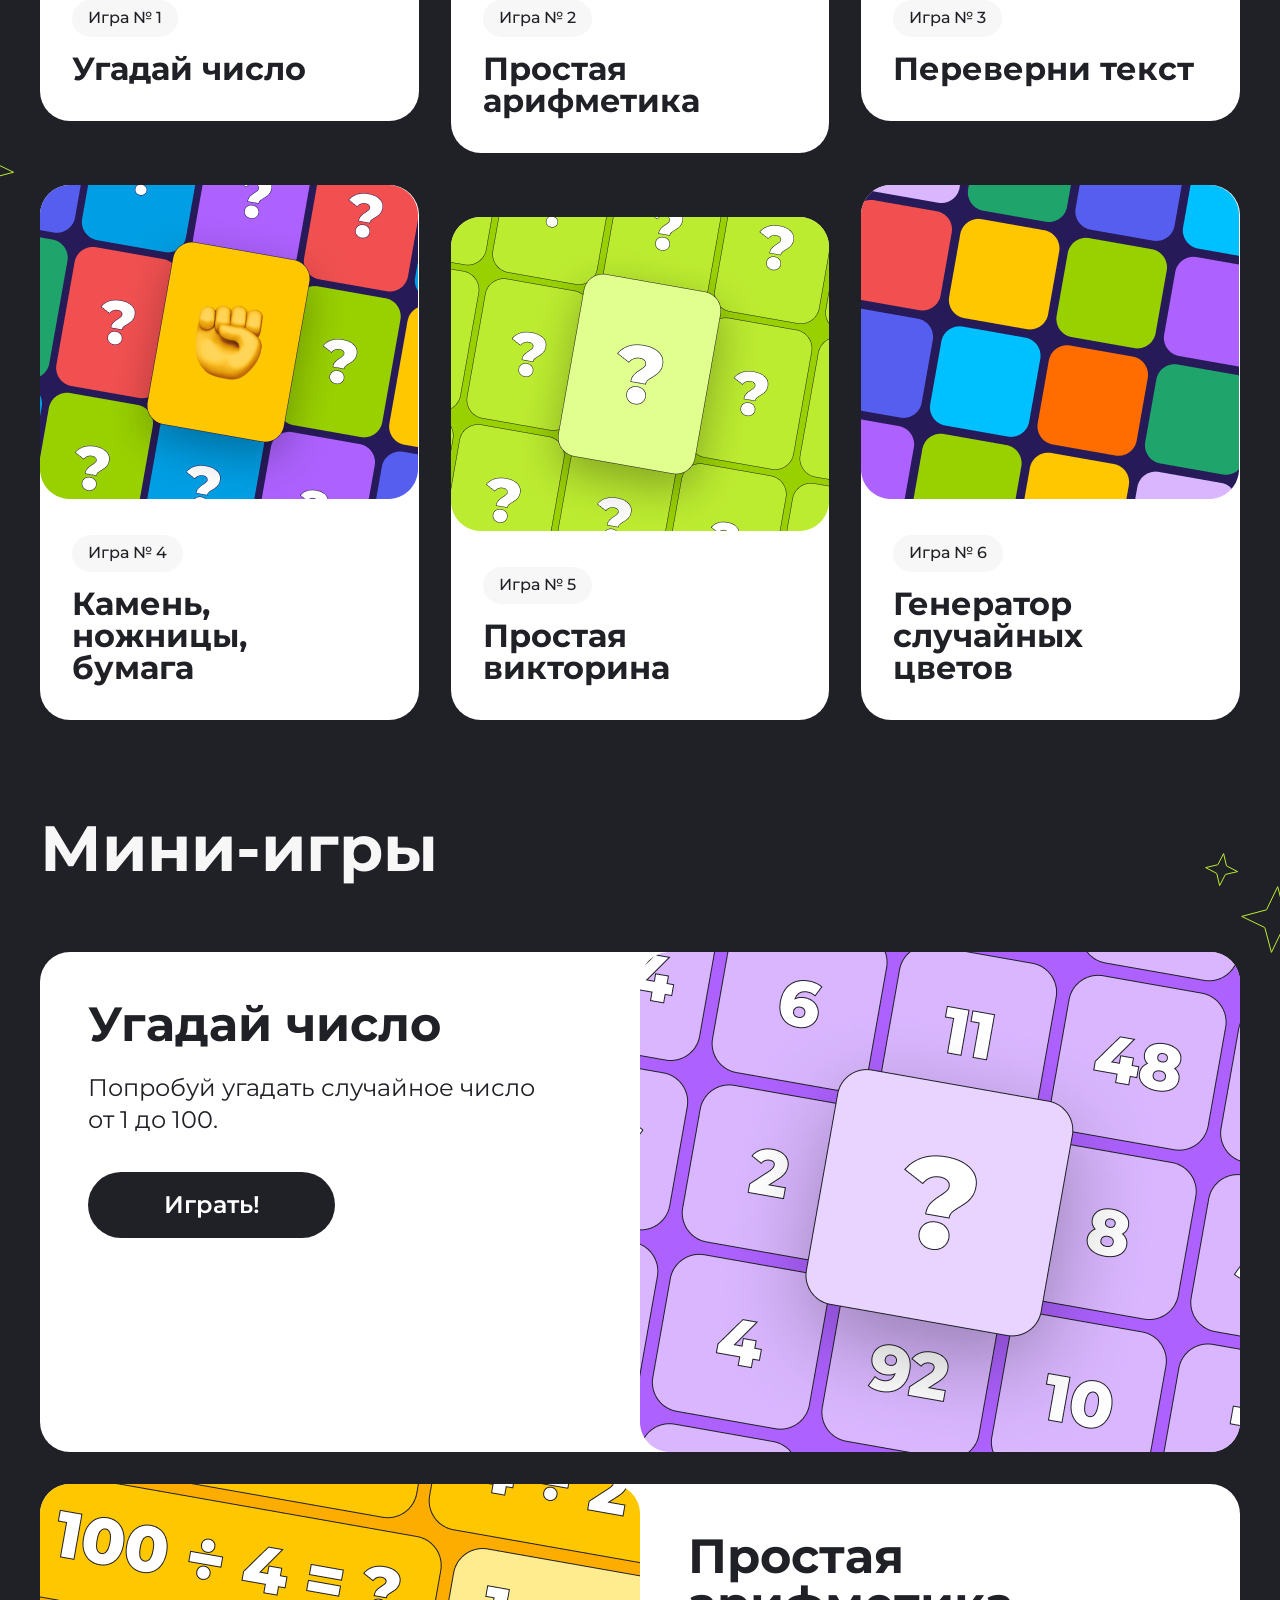
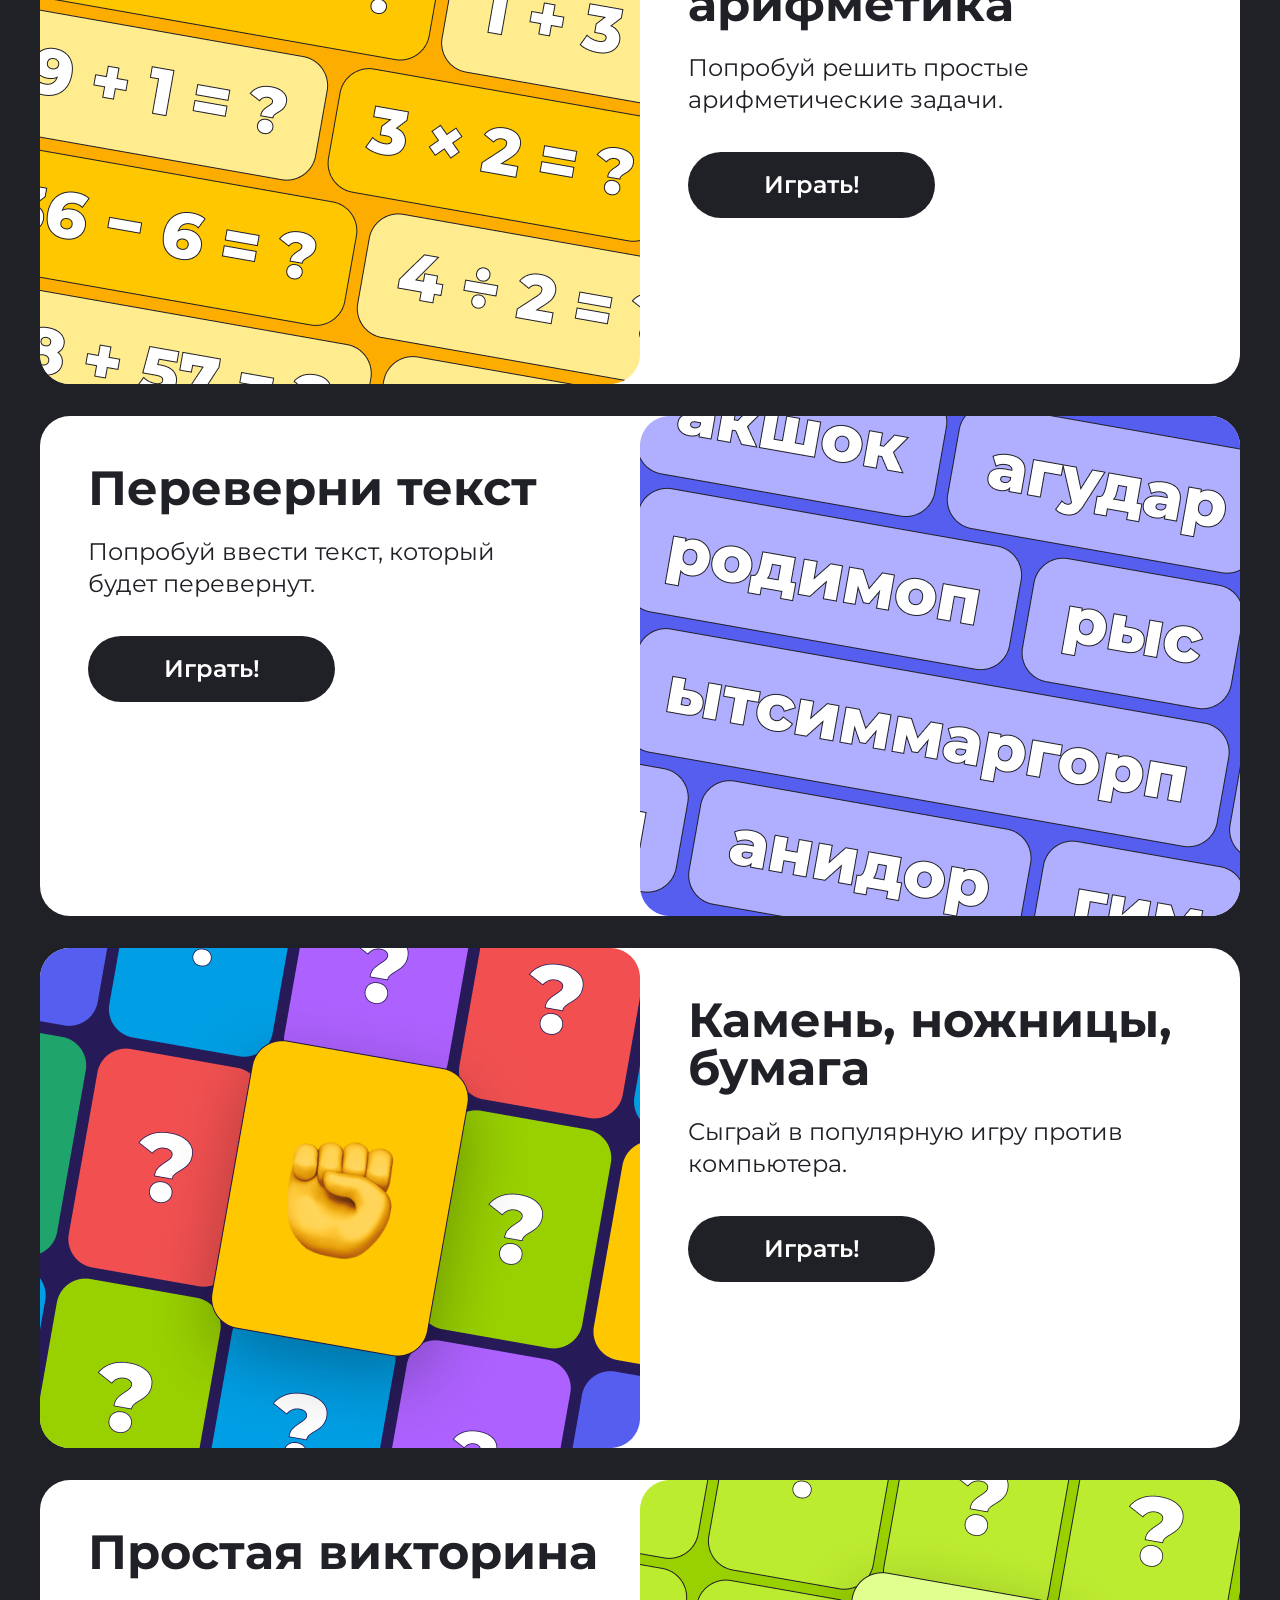
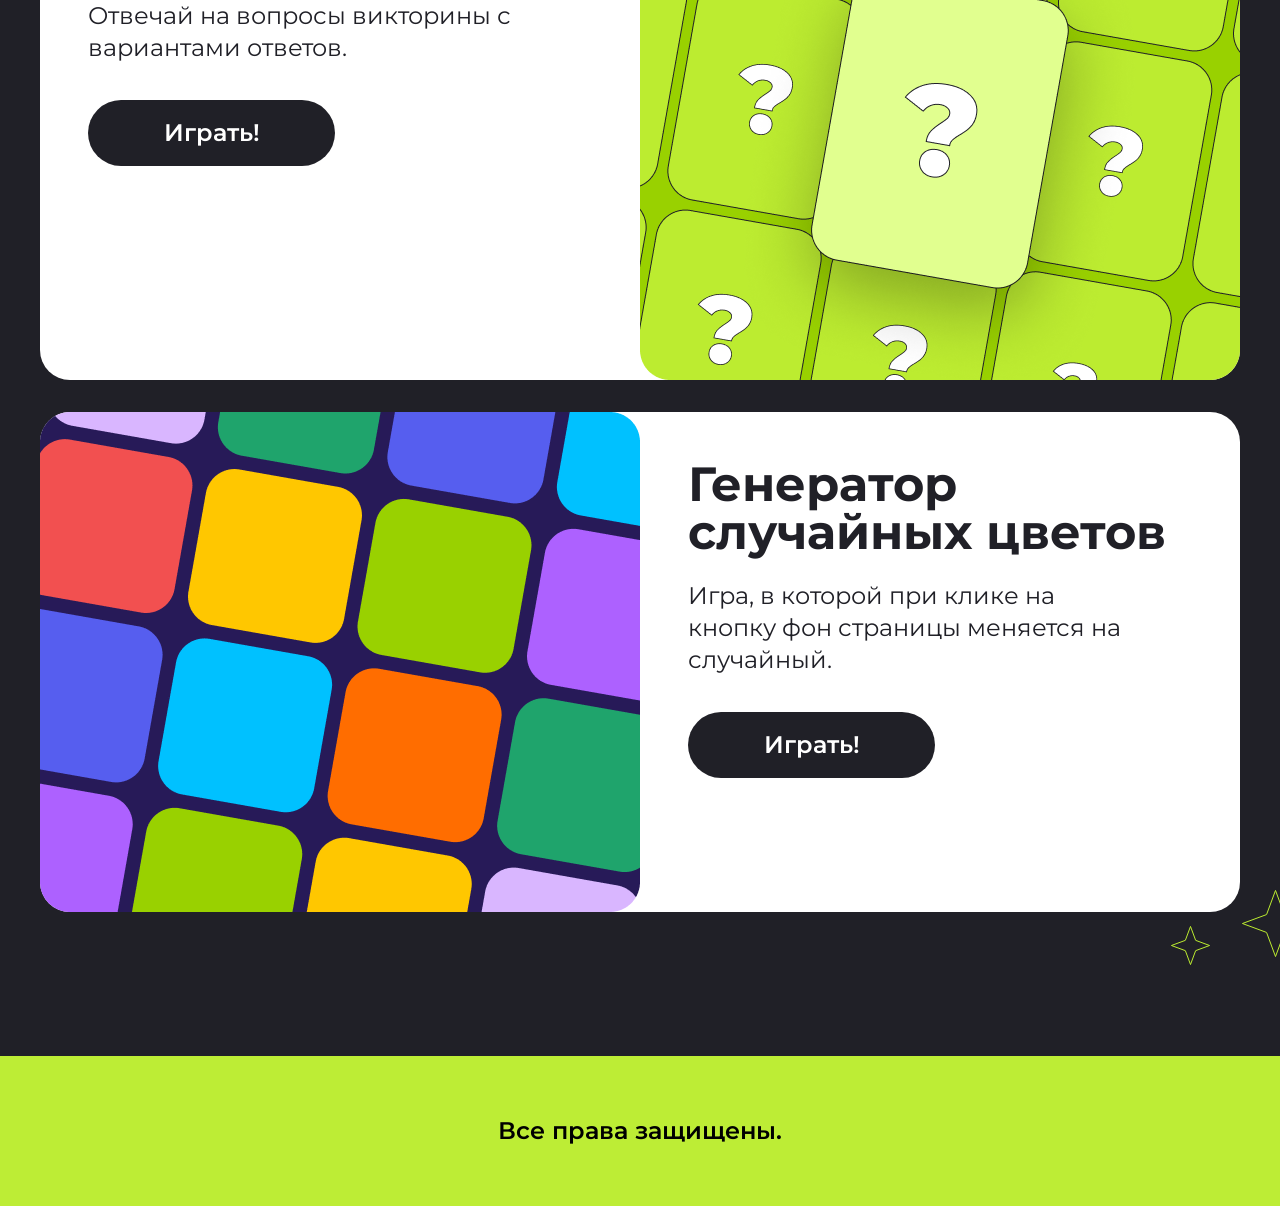
==== commit 3d69ac72: "05/12/2025" ====
--- a/new_sait/index.html
+++ b/new_sait/index.html
@@ -115,7 +115,7 @@
                     <div class="mini-game__text-box">
                         <p class="mini-game__name">Простая арифметика</p>
                         <p class="mini-game__opis">Попробуй решить простые  арифметические задачи.</p>
-                        <button class="mini-game__btn">Играть!</button>
+                        <button class="mini-game__btn" onclick="mathQuiz()">Играть!</button>
                     </div>
                 </div>
                 <div class="mini-game__item" id="game3">
@@ -160,6 +160,7 @@
     </footer>
 
     <script src="hw-5.js"></script>
+    <script src="hw-6.js"></script>
 </body>
 
 </html>
--- a/new_sait/style_for-mini.css
+++ b/new_sait/style_for-mini.css
@@ -20,7 +20,6 @@
 .header {
   background-image: url(./img/kryt.png);
   min-height: 100vh;
-  max-width: 100%;
   background-repeat: no-repeat;
   background-size: cover;
   background-position: center center;
@@ -34,7 +33,7 @@
 .header__but {
   width: 247px;
   padding: 16px 28px;
-  background-color: black;
+  background-color: #202027;
   color: white;
   border-radius: 60px;
   font-weight: 600;
@@ -48,6 +47,7 @@
   font-size: 64px;
   line-height: 100%;
   letter-spacing: 0px;
+  color: #202027;
 }
 .header__text {
   font-weight: 400;
@@ -56,12 +56,14 @@
   letter-spacing: 0px;
   vertical-align: middle;
   max-width: 720px;
+  color: #202027;
 }
 .header__bold {
   font-weight: 600;
   font-size: 24px;
   line-height: 32px;
   letter-spacing: 0px;
+  color: #202027;
 }
 .header__but:hover {
   background-color: white;
@@ -109,6 +111,7 @@
   border-radius: 53px;
   display: inline-block;
   margin-bottom: 16px;
+  color: #202027;
 }
 .about__game-name {
   font-weight: 700;
@@ -213,7 +216,7 @@
 .mini-game__btn {
   width: 247px;
   padding: 16px 28px;
-  background-color: black;
+  background-color: #202027;
   color: white;
   border-radius: 60px;
   font-weight: 600;
@@ -229,6 +232,7 @@
   line-height: 100%;
   letter-spacing: 0px;
   margin-bottom: 24px;
+  color: #202027;
 }
 .mini-game__opis {
   font-weight: 400;
@@ -237,6 +241,7 @@
   letter-spacing: 0px;
   margin-bottom: 36px;
   width: 457px;
+  color: #202027;
 }
 .mini-game__btn:hover {
   background-color: white;
@@ -307,6 +312,7 @@
   .mini-game__opis {
     font-size: 16px;
     width: 275px;
+    line-height: 24px;
   }
   .mini-game__img {
     width: 400px;
@@ -318,6 +324,9 @@
   .mini-game__wrapper::before {
     content: none;
     display: none;
+  }
+  .header {
+    height: 30vh;
   }
   .header__zag {
     font-size: 52px;
@@ -398,6 +407,7 @@
   .mini-game__name {
     font-size: 32px;
     margin-bottom: 16px;
+    width: 200px;
   }
   .mini-game__opis {
     font-size: 16px;
@@ -454,7 +464,7 @@
     background-color: #BDED35;
     width: 100%;
     height: 52px;
-    margin-top: 154px;
+    margin-top: 158px;
   }
   .header__main::before {
     content: url(./img/Star\ 5.svg);
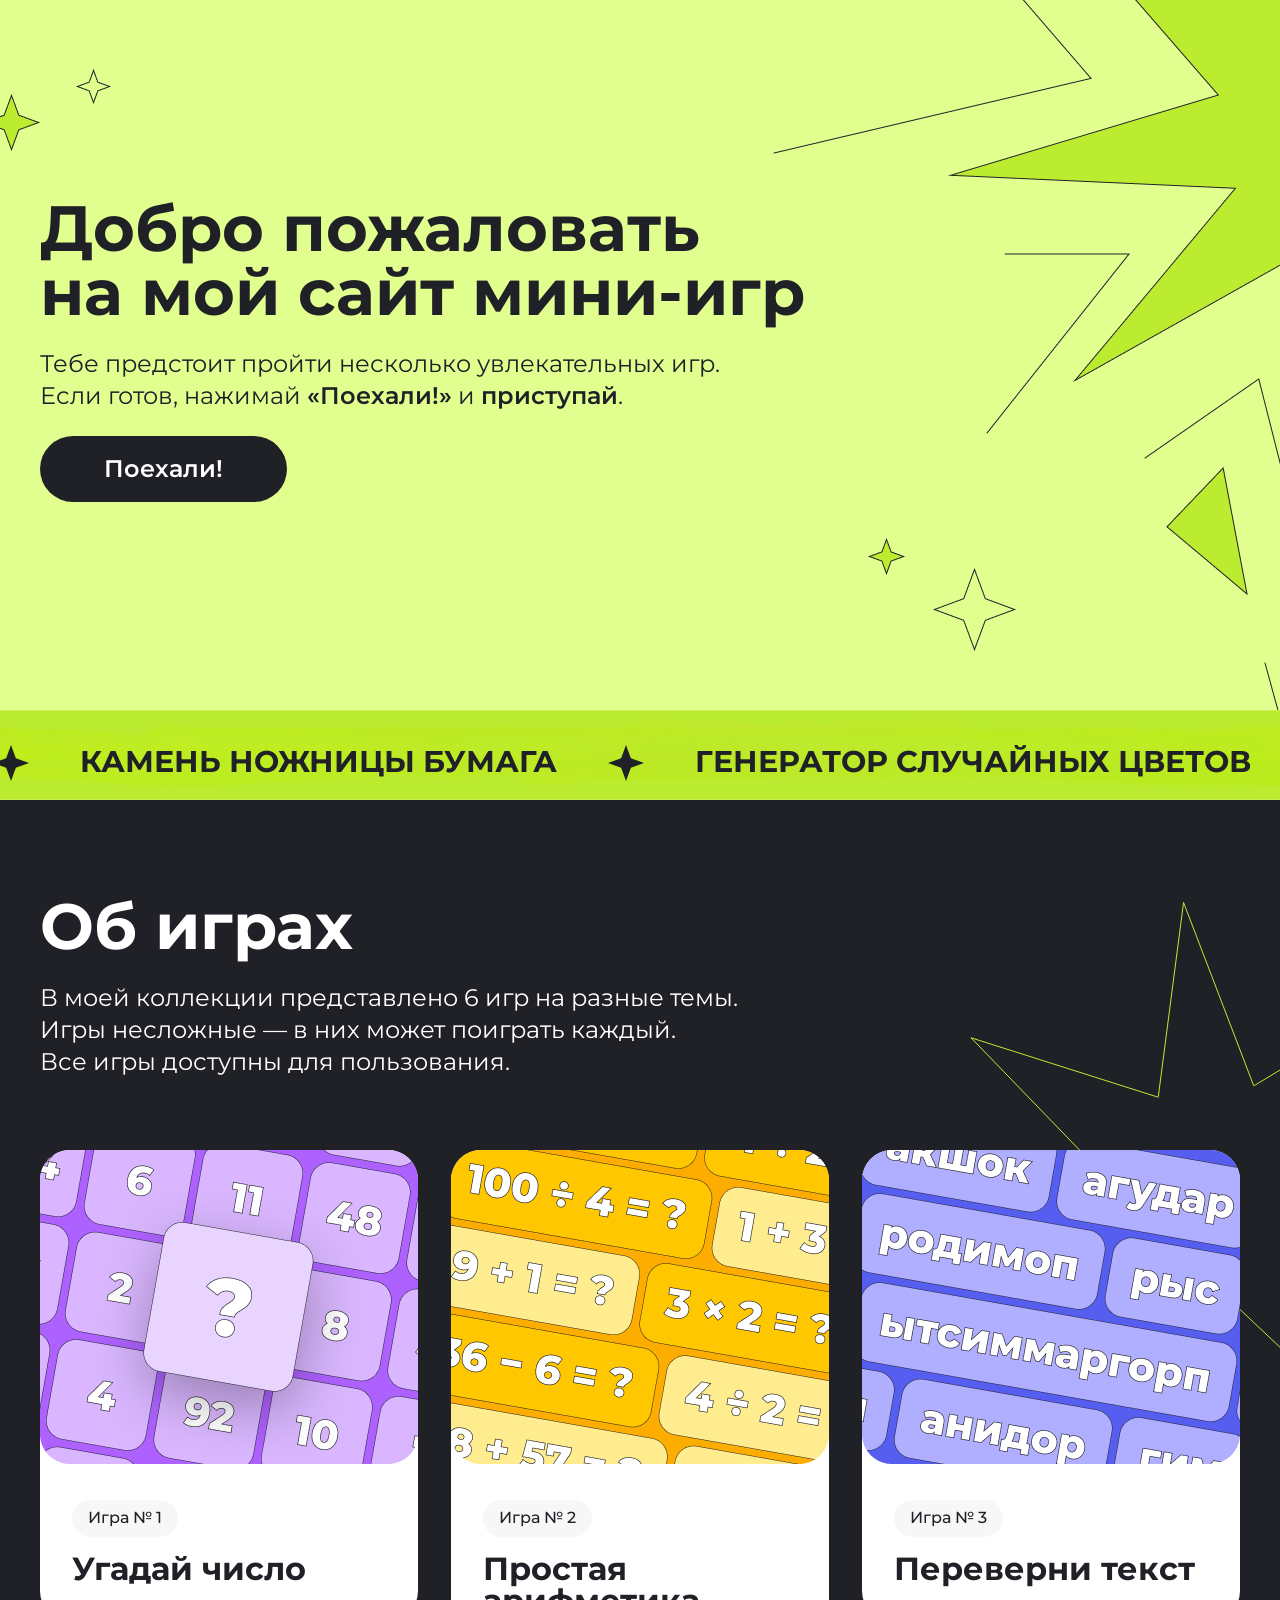
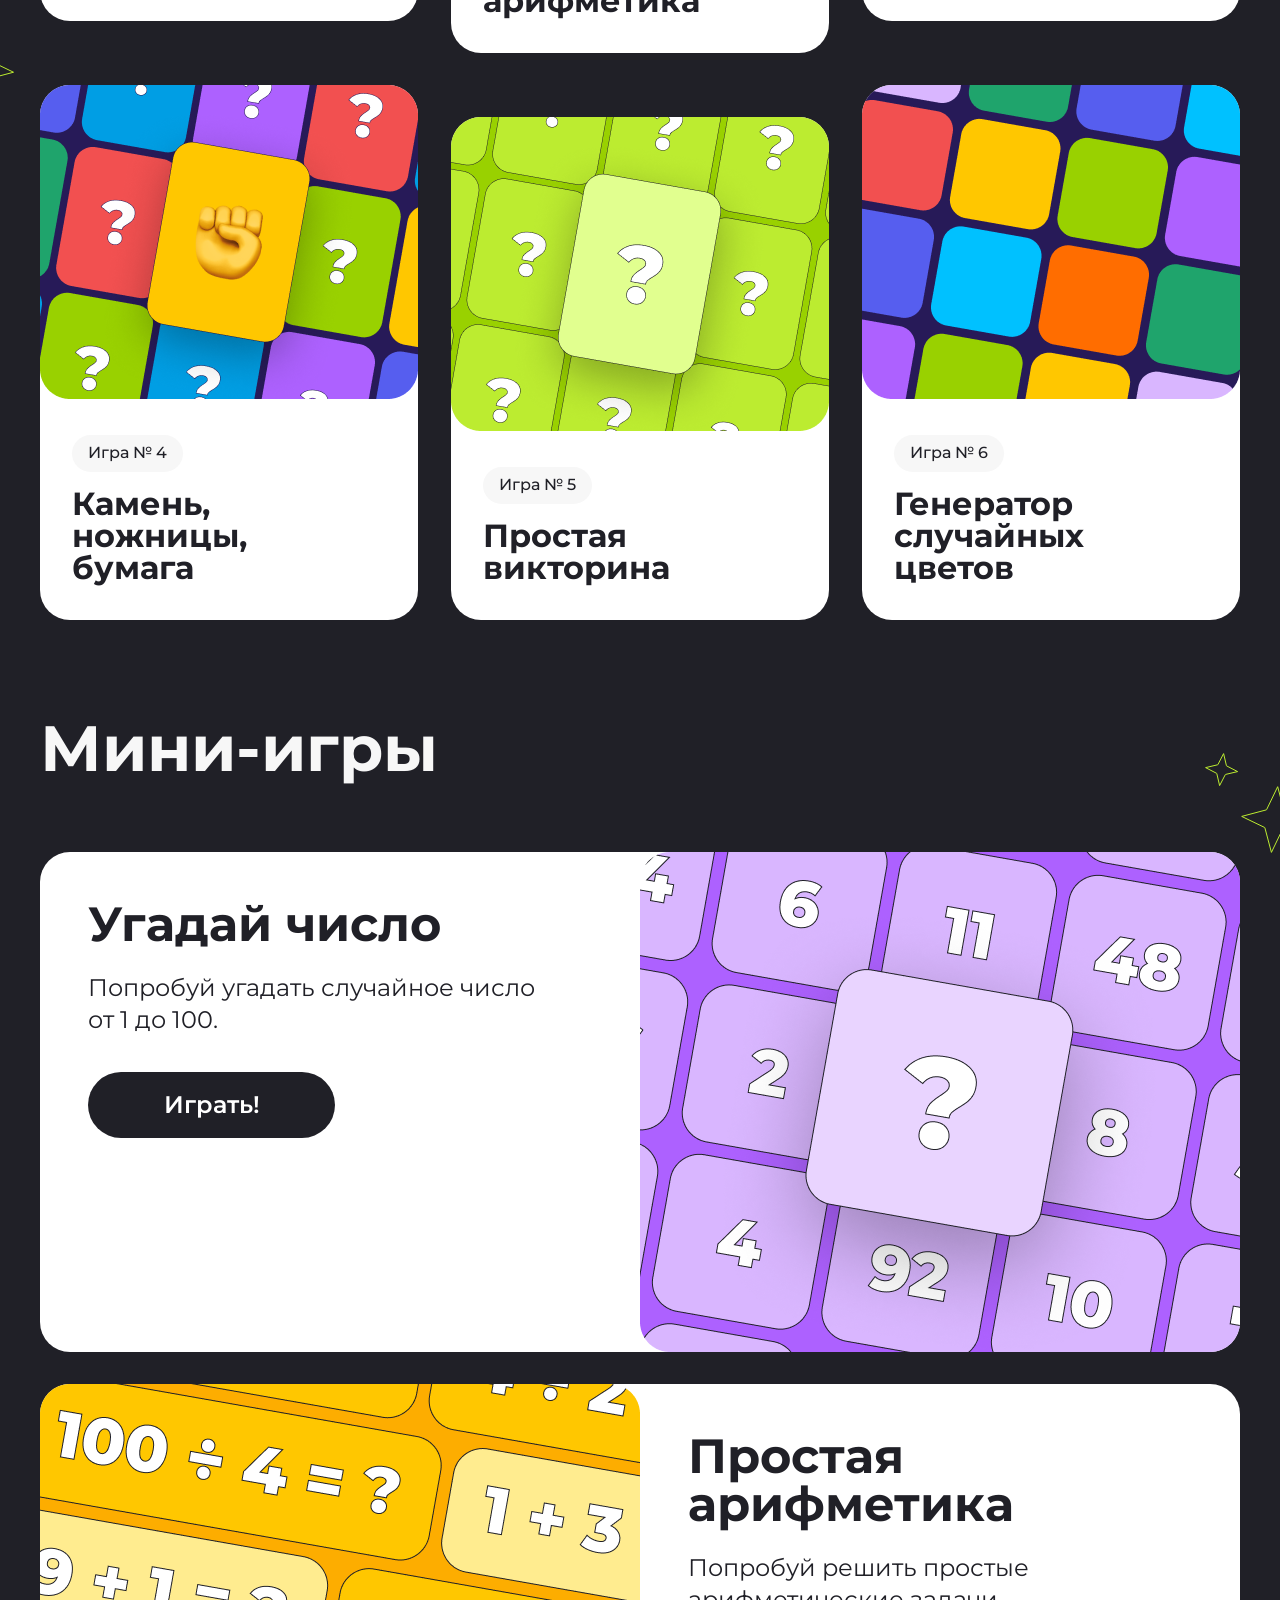
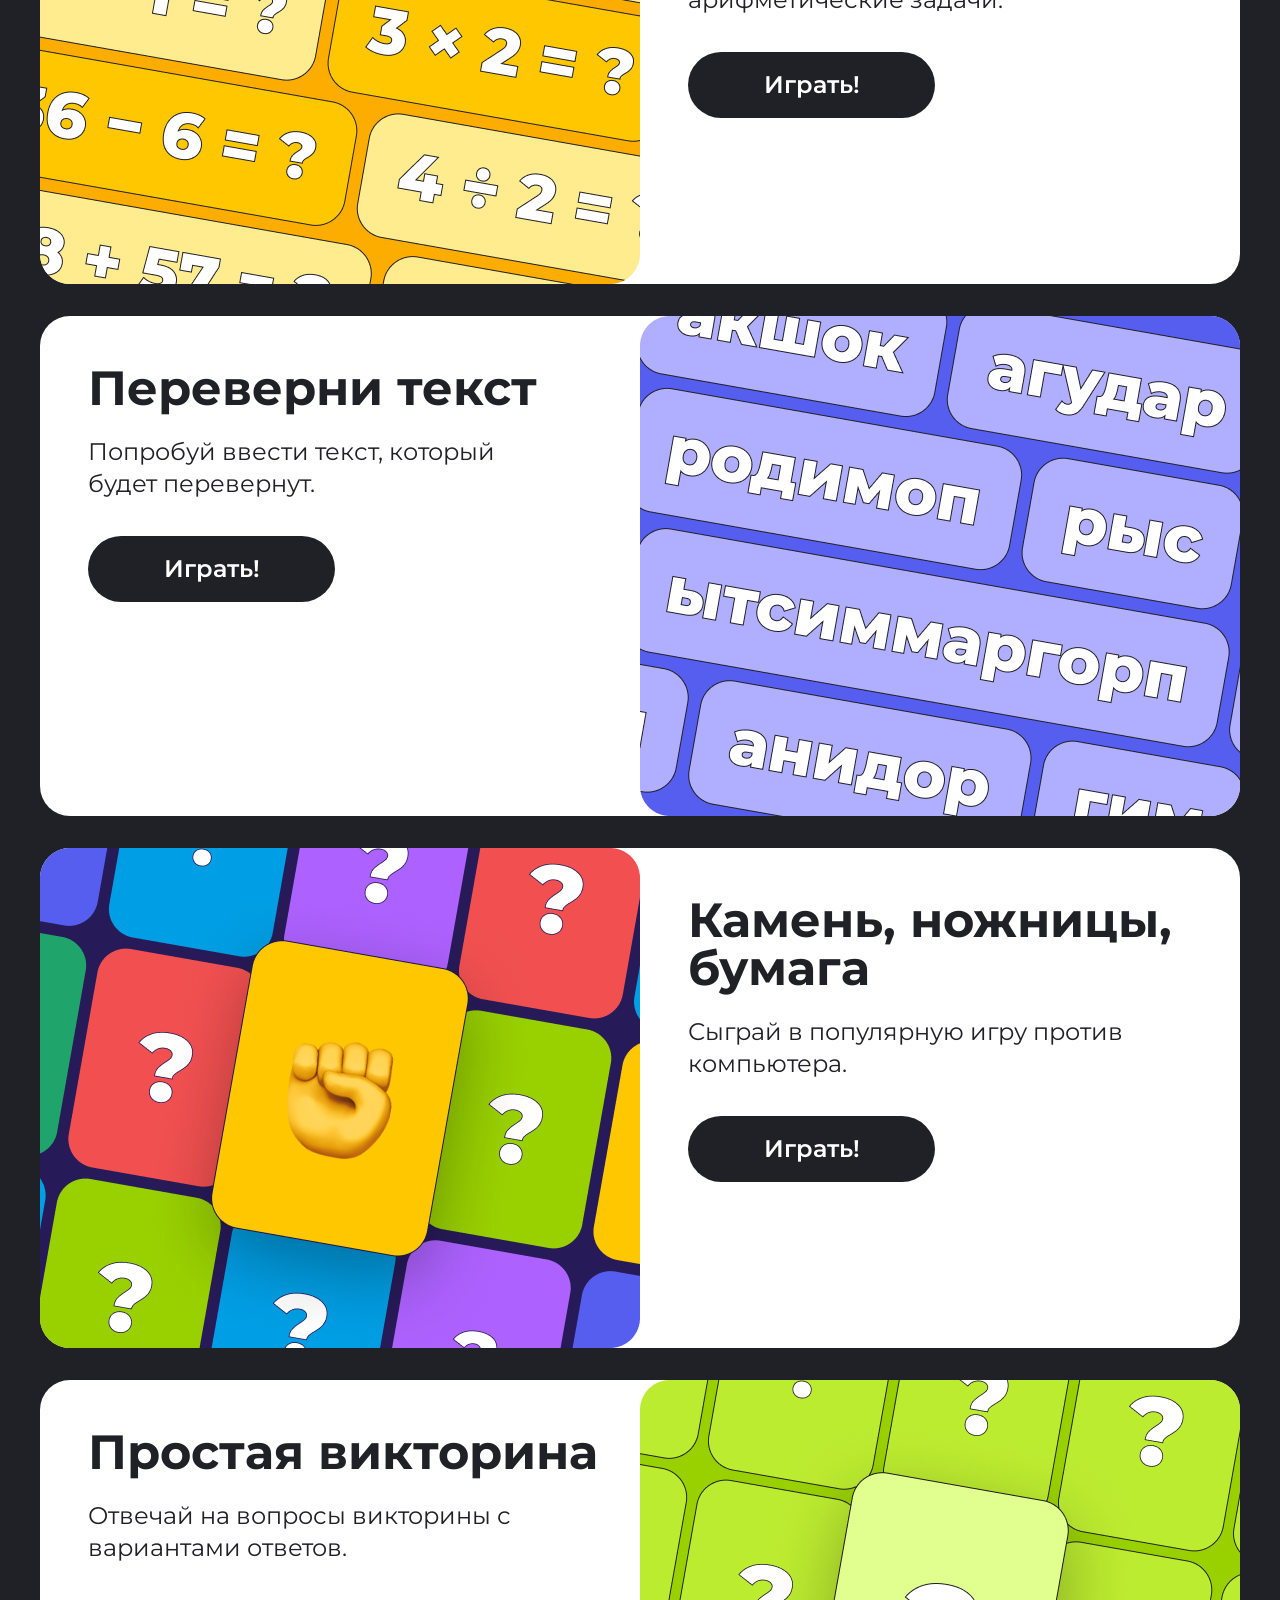
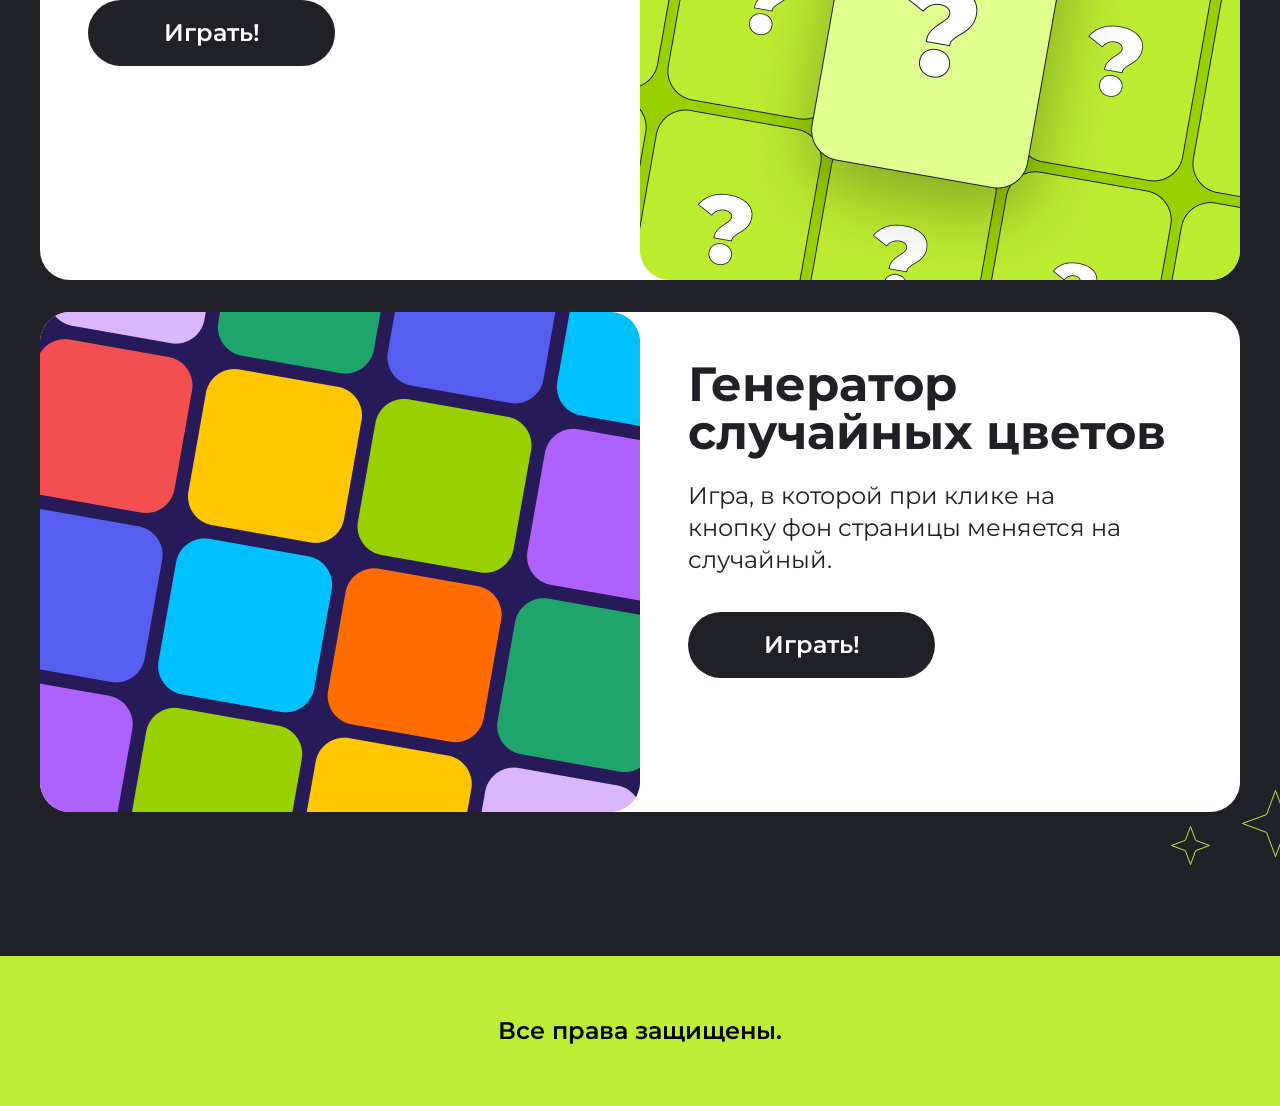
==== commit f1d12f08: "16.01.2026" ====
--- a/new_sait/index.html
+++ b/new_sait/index.html
@@ -14,19 +14,53 @@
 </head>
 
 <body>
-    <header class="header ">
+    <header class="header center ">
         <div class="header__main center">
             <h1 class="header__zag">
                 Добро пожаловать <br> на мой сайт мини-игр
             </h1>
             <p class="header__text">
-                Тебе предстоит пройти несколько увлекательных игр.  Если готов, нажимай <span
+                Тебе предстоит пройти несколько увлекательных игр. Если готов, нажимай <span
                     class="header__bold">«Поехали!»</span> и <span class="header__bold">приступай</span>.
             </p>
             <button class="header__but" onclick="location.href='#about'">Поехали!</button>
         </div>
         <div class="header__footer">
-
+            <div class="header__wrapper-content">
+                Викторина <svg class="header__star-img" xmlns="http://www.w3.org/2000/svg" width="36" height="36"
+                viewBox="0 0 36 36" fill="none">
+                <path d="M18 0L22.8616 13.1384L36 18L22.8616 22.8616L18 36L13.1384 22.8616L0 18L13.1384 13.1384L18 0Z"
+                    fill="#202027" />
+                </svg>
+                Угадай число <svg class="header__star-img" xmlns="http://www.w3.org/2000/svg" width="36" height="36"
+                viewBox="0 0 36 36" fill="none">
+                <path d="M18 0L22.8616 13.1384L36 18L22.8616 22.8616L18 36L13.1384 22.8616L0 18L13.1384 13.1384L18 0Z"
+                    fill="#202027" />
+                </svg>
+                Переверни текст <svg class="header__star-img" xmlns="http://www.w3.org/2000/svg" width="36" height="36"
+                viewBox="0 0 36 36" fill="none">
+                <path d="M18 0L22.8616 13.1384L36 18L22.8616 22.8616L18 36L13.1384 22.8616L0 18L13.1384 13.1384L18 0Z"
+                    fill="#202027" />
+                </svg>
+                Простая арифметика <svg class="header__star-img" xmlns="http://www.w3.org/2000/svg" width="36"
+                height="36"
+                viewBox="0 0 36 36" fill="none">
+                <path d="M18 0L22.8616 13.1384L36 18L22.8616 22.8616L18 36L13.1384 22.8616L0 18L13.1384 13.1384L18 0Z"
+                    fill="#202027" />
+                </svg>
+                Камень ножницы бумага <svg class="header__star-img" xmlns="http://www.w3.org/2000/svg" width="36"
+                height="36"
+                viewBox="0 0 36 36" fill="none">
+                <path d="M18 0L22.8616 13.1384L36 18L22.8616 22.8616L18 36L13.1384 22.8616L0 18L13.1384 13.1384L18 0Z"
+                    fill="#202027" />
+                </svg>
+                Генератор случайных цветов <svg class="header__star-img" xmlns="http://www.w3.org/2000/svg" width="36"
+                height="36"
+                viewBox="0 0 36 36" fill="none">
+                <path d="M18 0L22.8616 13.1384L36 18L22.8616 22.8616L18 36L13.1384 22.8616L0 18L13.1384 13.1384L18 0Z"
+                    fill="#202027" />
+                </svg>
+            </div>
         </div>
     </header>
 
@@ -114,15 +148,15 @@
                     <img src="./img/game2.png" alt="" class="mini-game__img">
                     <div class="mini-game__text-box">
                         <p class="mini-game__name">Простая арифметика</p>
-                        <p class="mini-game__opis">Попробуй решить простые  арифметические задачи.</p>
+                        <p class="mini-game__opis">Попробуй решить простые арифметические задачи.</p>
                         <button class="mini-game__btn" onclick="mathQuiz()">Играть!</button>
                     </div>
                 </div>
                 <div class="mini-game__item" id="game3">
                     <div class="mini-game__text-box">
                         <p class="mini-game__name">Переверни текст</p>
-                        <p class="mini-game__opis">Попробуй ввести текст, который  будет перевернут.</p>
-                        <button class="mini-game__btn">Играть!</button>
+                        <p class="mini-game__opis">Попробуй ввести текст, который будет перевернут.</p>
+                        <button class="mini-game__btn" onclick="reverseText()">Играть!</button>
                     </div>
                     <img src="./img/game3.png" alt="" class="mini-game__img">
                 </div>
@@ -131,14 +165,14 @@
                     <div class="mini-game__text-box">
                         <p class="mini-game__name">Камень, ножницы, бумага</p>
                         <p class="mini-game__opis">Сыграй в популярную игру против компьютера.</p>
-                        <button class="mini-game__btn">Играть!</button>
+                        <button class="mini-game__btn" onclick="playRockPaperScissors()">Играть!</button>
                     </div>
                 </div>
                 <div class="mini-game__item" id="game5">
                     <div class="mini-game__text-box">
                         <p class="mini-game__name">Простая викторина</p>
-                        <p class="mini-game__opis">Отвечай на вопросы викторины  с вариантами ответов.</p>
-                        <button class="mini-game__btn">Играть!</button>
+                        <p class="mini-game__opis">Отвечай на вопросы викторины с вариантами ответов.</p>
+                        <button class="mini-game__btn" onclick="game4Quiz()">Играть!</button>
                     </div>
                     <img src="./img/game5.png" alt="" class="mini-game__img">
                 </div>
@@ -146,9 +180,9 @@
                     <img src="./img/game6.png" alt="" class="mini-game__img">
                     <div class="mini-game__text-box">
                         <p class="mini-game__name">Генератор случайных цветов</p>
-                        <p class="mini-game__opis">Игра, в которой при клике на кнопку  фон страницы меняется на
+                        <p class="mini-game__opis">Игра, в которой при клике на кнопку фон страницы меняется на
                             случайный.</p>
-                        <button class="mini-game__btn">Играть!</button>
+                        <button class="mini-game__btn" onclick="startColorGame()">Играть!</button>
                     </div>
                 </div>
             </div>
@@ -161,6 +195,9 @@
 
     <script src="hw-5.js"></script>
     <script src="hw-6.js"></script>
+    <script src="hw-7.js"></script>
+    <script src="hw-8.js"></script>
+    <script src="end.js"></script>
 </body>
 
 </html>
--- a/new_sait/style_for-mini.css
+++ b/new_sait/style_for-mini.css
@@ -19,10 +19,10 @@
 
 .header {
   background-image: url(./img/kryt.png);
-  min-height: 100vh;
+  height: 800px;
   background-repeat: no-repeat;
-  background-size: cover;
   background-position: center center;
+  background-color: #202027;
 }
 .header__main {
   padding-top: 196px;
@@ -70,7 +70,40 @@
   color: black;
   transition: all 1.5s;
 }
-
+.header__footer {
+  padding-top: 243px;
+  font-size: 30px;
+  font-weight: 700;
+  line-height: 110%;
+  vertical-align: middle;
+  text-transform: uppercase;
+  width: 1440px;
+  position: relative;
+  left: -1690px;
+  display: flex;
+  gap: 51px;
+}
+.header__wrapper-content {
+  display: flex;
+  gap: 51px;
+  white-space: nowrap;
+  color: #202027;
+  animation: smoothBackForth 20s ease-in-out infinite alternate;
+}
+.header__star-img {
+  flex-shrink: 0;
+  width: 36px;
+  height: 36px;
+}
+
+@keyframes smoothBackForth {
+  0% {
+    transform: translateX(0px);
+  }
+  100% {
+    transform: translateX(1615px);
+  }
+}
 .about {
   background-color: #202027;
   padding-bottom: 96px;
@@ -132,6 +165,7 @@
   align-items: start;
   gap: 32px;
   position: relative;
+  justify-items: center;
 }
 .about__text-box {
   padding-left: 32px;
@@ -325,9 +359,6 @@
     content: none;
     display: none;
   }
-  .header {
-    height: 30vh;
-  }
   .header__zag {
     font-size: 52px;
   }
@@ -344,6 +375,9 @@
     padding-top: 16px;
     padding-bottom: 16px;
     font-size: 24px;
+  }
+  .header__footer {
+    padding-top: 310px;
   }
   .footer {
     font-size: 24px;
@@ -490,10 +524,13 @@
     left: 10px;
     position: absolute;
   }
-  .header::after {
+  .header__footer {
+    display: none;
+  }
+  .header__main::after {
     content: url(./img/big_star.svg);
     top: 0;
-    right: 0;
+    right: -15px;
     position: absolute;
   }
   .footer {
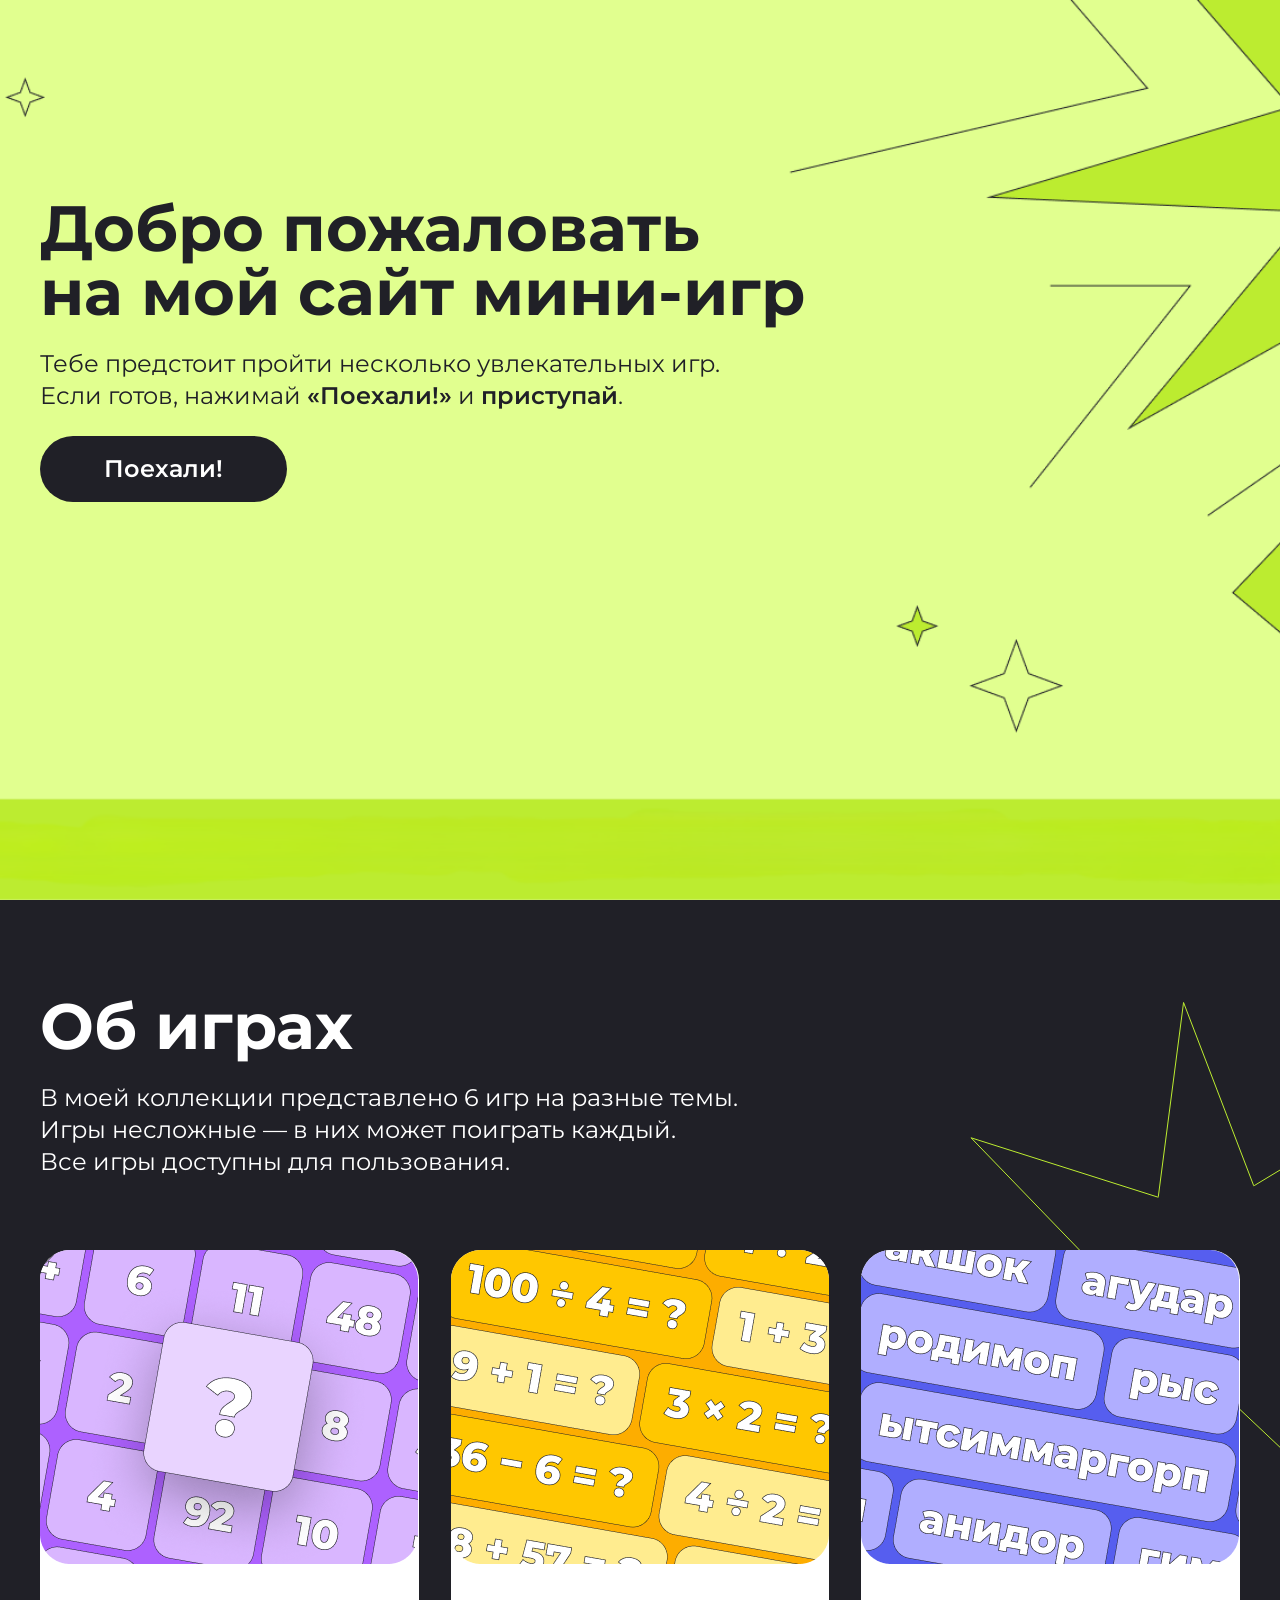
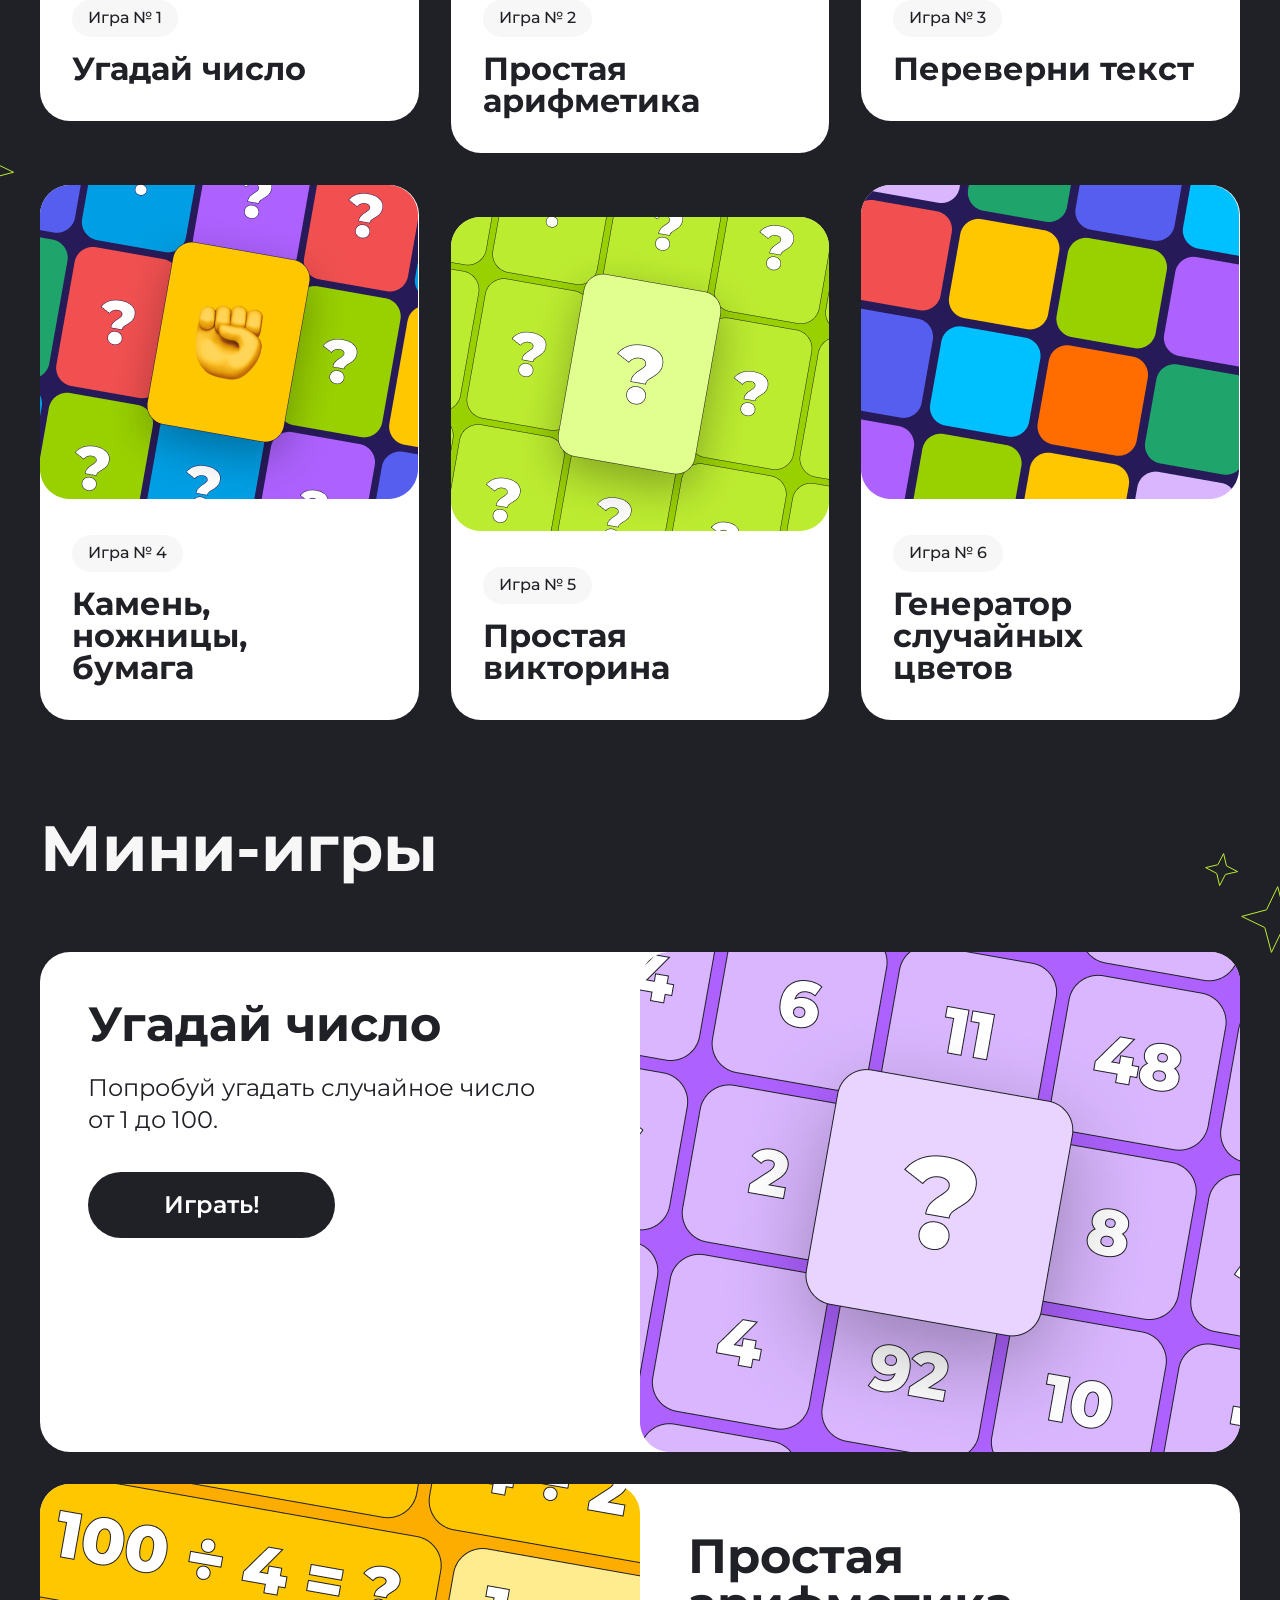
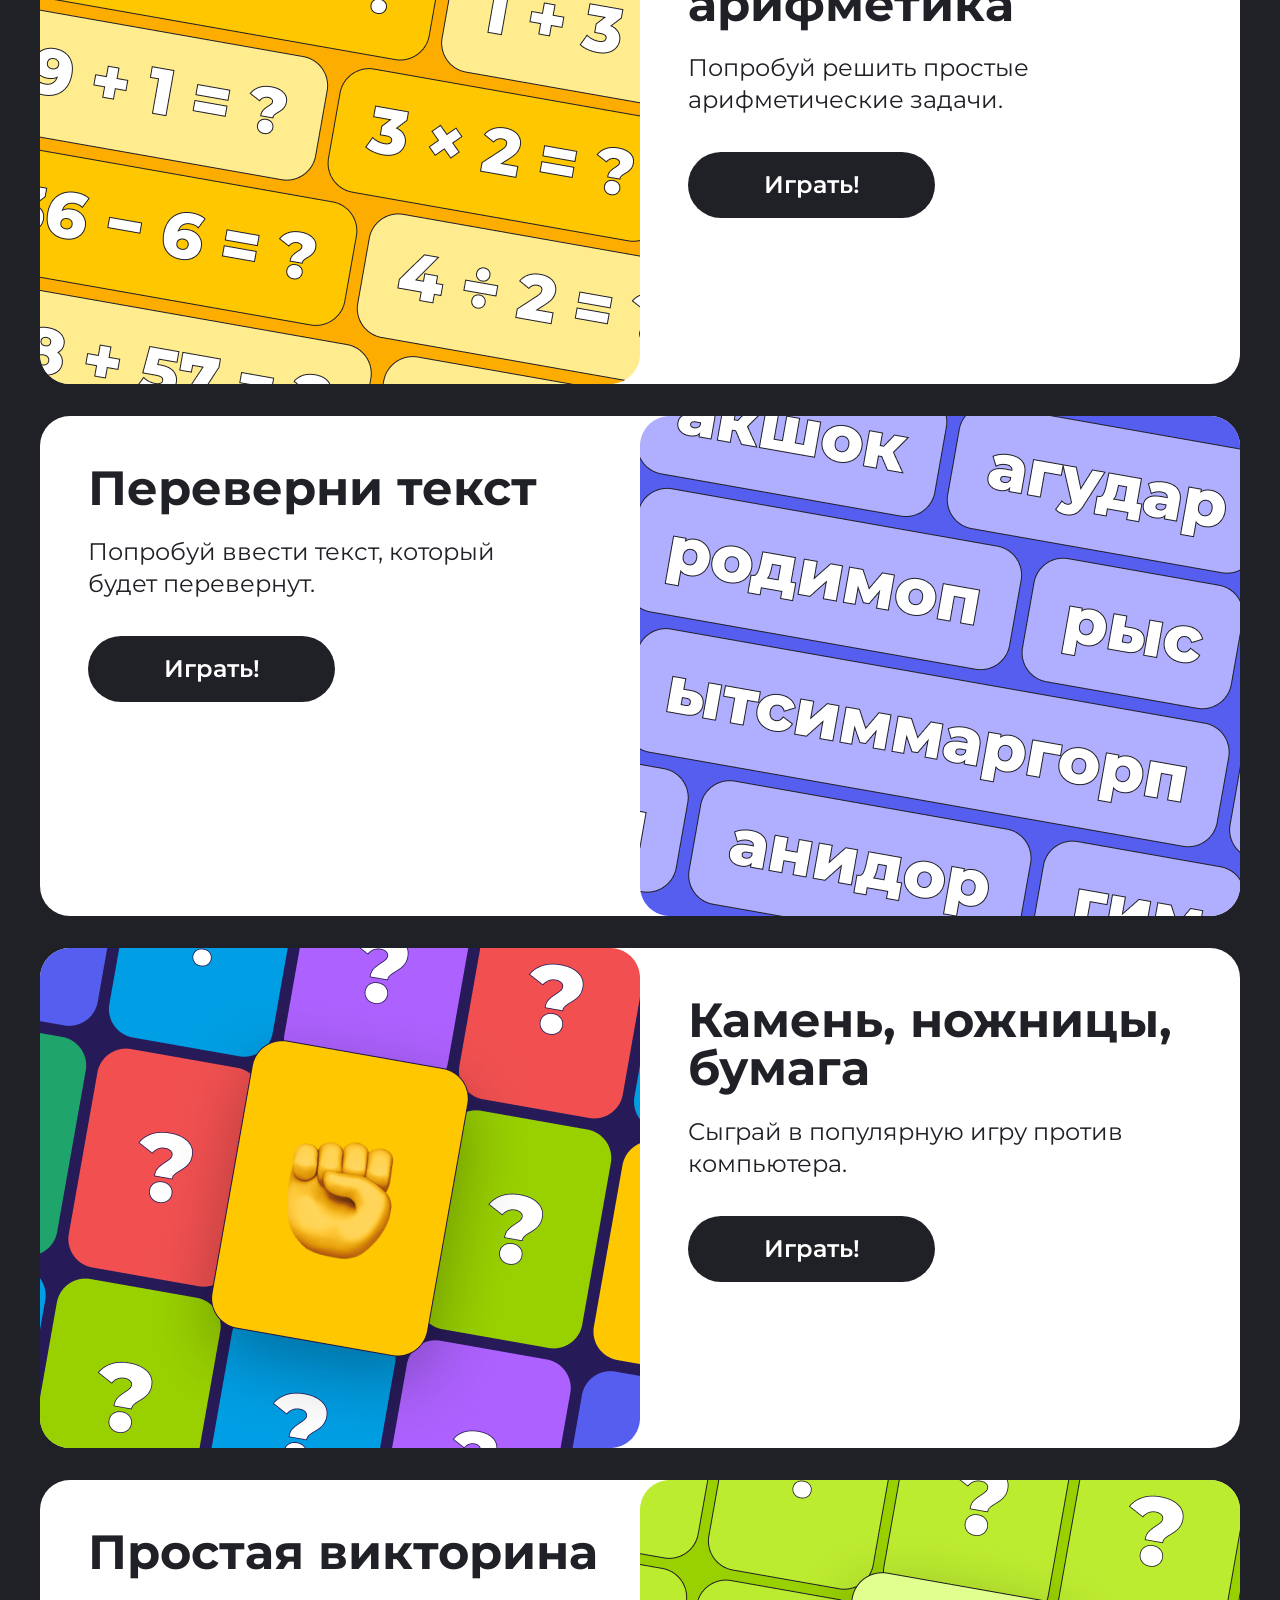
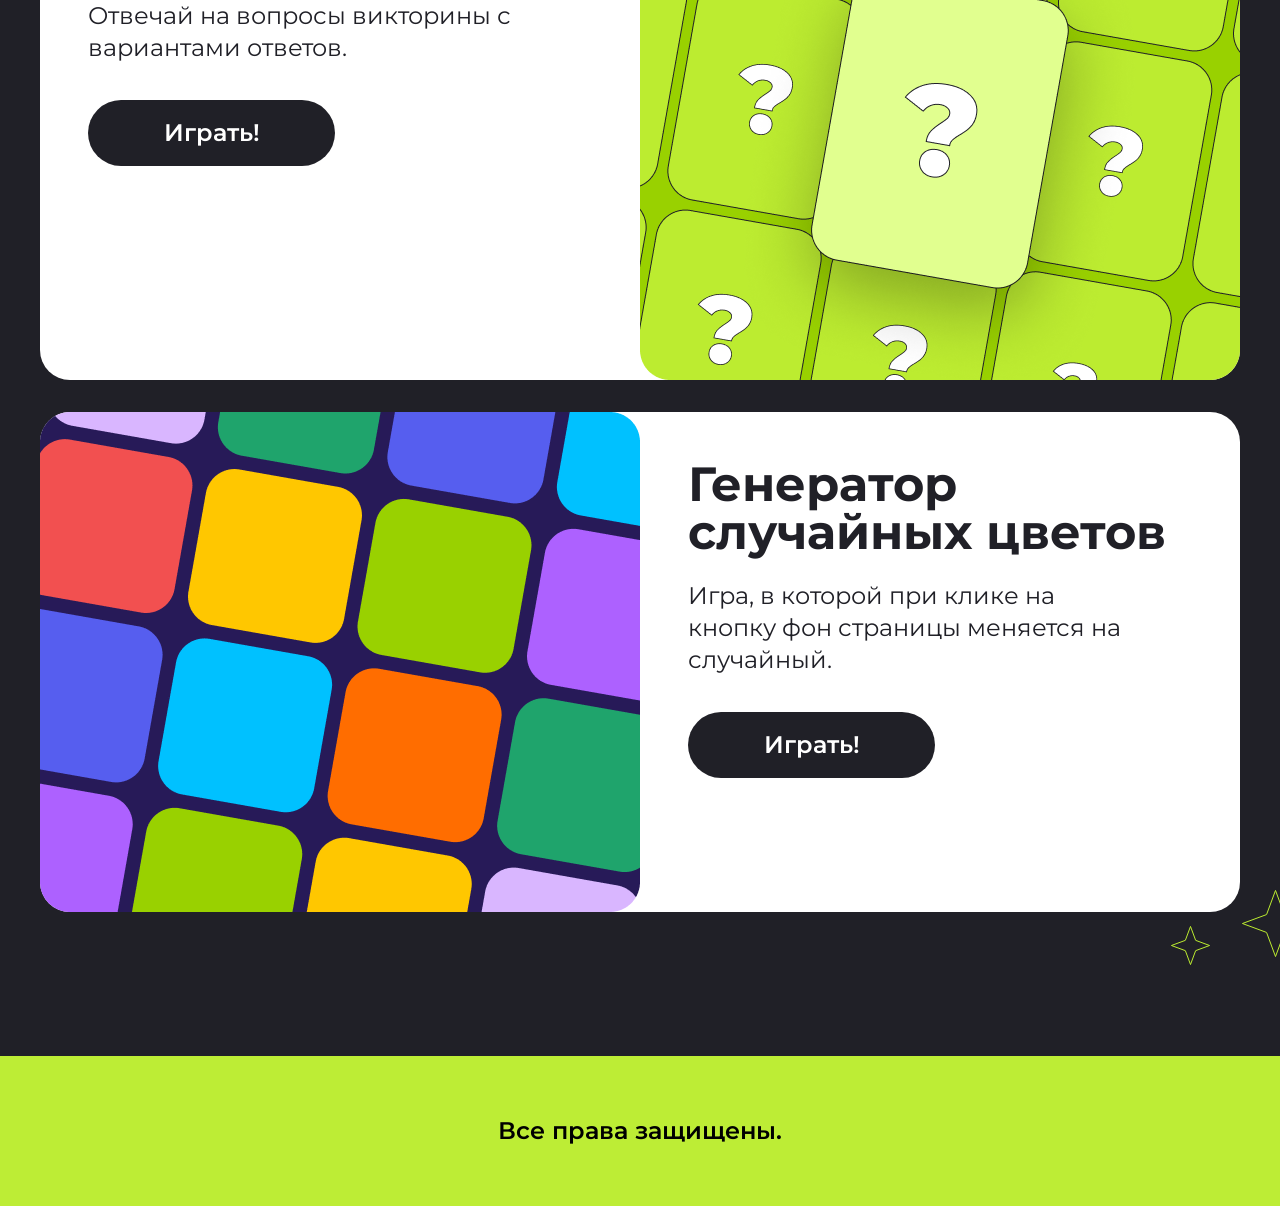
==== commit 2002166a: "Merge ba816eafada3213c6d718c8cf8d4db62cf77b25f into 775cff6f93b145b015367f53791d8eade4272962" ====
--- a/new_sait/index.html
+++ b/new_sait/index.html
@@ -14,53 +14,19 @@
 </head>
 
 <body>
-    <header class="header center ">
+    <header class="header ">
         <div class="header__main center">
             <h1 class="header__zag">
                 Добро пожаловать <br> на мой сайт мини-игр
             </h1>
             <p class="header__text">
-                Тебе предстоит пройти несколько увлекательных игр. Если готов, нажимай <span
+                Тебе предстоит пройти несколько увлекательных игр.  Если готов, нажимай <span
                     class="header__bold">«Поехали!»</span> и <span class="header__bold">приступай</span>.
             </p>
             <button class="header__but" onclick="location.href='#about'">Поехали!</button>
         </div>
         <div class="header__footer">
-            <div class="header__wrapper-content">
-                Викторина <svg class="header__star-img" xmlns="http://www.w3.org/2000/svg" width="36" height="36"
-                viewBox="0 0 36 36" fill="none">
-                <path d="M18 0L22.8616 13.1384L36 18L22.8616 22.8616L18 36L13.1384 22.8616L0 18L13.1384 13.1384L18 0Z"
-                    fill="#202027" />
-                </svg>
-                Угадай число <svg class="header__star-img" xmlns="http://www.w3.org/2000/svg" width="36" height="36"
-                viewBox="0 0 36 36" fill="none">
-                <path d="M18 0L22.8616 13.1384L36 18L22.8616 22.8616L18 36L13.1384 22.8616L0 18L13.1384 13.1384L18 0Z"
-                    fill="#202027" />
-                </svg>
-                Переверни текст <svg class="header__star-img" xmlns="http://www.w3.org/2000/svg" width="36" height="36"
-                viewBox="0 0 36 36" fill="none">
-                <path d="M18 0L22.8616 13.1384L36 18L22.8616 22.8616L18 36L13.1384 22.8616L0 18L13.1384 13.1384L18 0Z"
-                    fill="#202027" />
-                </svg>
-                Простая арифметика <svg class="header__star-img" xmlns="http://www.w3.org/2000/svg" width="36"
-                height="36"
-                viewBox="0 0 36 36" fill="none">
-                <path d="M18 0L22.8616 13.1384L36 18L22.8616 22.8616L18 36L13.1384 22.8616L0 18L13.1384 13.1384L18 0Z"
-                    fill="#202027" />
-                </svg>
-                Камень ножницы бумага <svg class="header__star-img" xmlns="http://www.w3.org/2000/svg" width="36"
-                height="36"
-                viewBox="0 0 36 36" fill="none">
-                <path d="M18 0L22.8616 13.1384L36 18L22.8616 22.8616L18 36L13.1384 22.8616L0 18L13.1384 13.1384L18 0Z"
-                    fill="#202027" />
-                </svg>
-                Генератор случайных цветов <svg class="header__star-img" xmlns="http://www.w3.org/2000/svg" width="36"
-                height="36"
-                viewBox="0 0 36 36" fill="none">
-                <path d="M18 0L22.8616 13.1384L36 18L22.8616 22.8616L18 36L13.1384 22.8616L0 18L13.1384 13.1384L18 0Z"
-                    fill="#202027" />
-                </svg>
-            </div>
+
         </div>
     </header>
 
@@ -148,15 +114,15 @@
                     <img src="./img/game2.png" alt="" class="mini-game__img">
                     <div class="mini-game__text-box">
                         <p class="mini-game__name">Простая арифметика</p>
-                        <p class="mini-game__opis">Попробуй решить простые арифметические задачи.</p>
-                        <button class="mini-game__btn" onclick="mathQuiz()">Играть!</button>
+                        <p class="mini-game__opis">Попробуй решить простые  арифметические задачи.</p>
+                        <button class="mini-game__btn">Играть!</button>
                     </div>
                 </div>
                 <div class="mini-game__item" id="game3">
                     <div class="mini-game__text-box">
                         <p class="mini-game__name">Переверни текст</p>
-                        <p class="mini-game__opis">Попробуй ввести текст, который будет перевернут.</p>
-                        <button class="mini-game__btn" onclick="reverseText()">Играть!</button>
+                        <p class="mini-game__opis">Попробуй ввести текст, который  будет перевернут.</p>
+                        <button class="mini-game__btn">Играть!</button>
                     </div>
                     <img src="./img/game3.png" alt="" class="mini-game__img">
                 </div>
@@ -165,14 +131,14 @@
                     <div class="mini-game__text-box">
                         <p class="mini-game__name">Камень, ножницы, бумага</p>
                         <p class="mini-game__opis">Сыграй в популярную игру против компьютера.</p>
-                        <button class="mini-game__btn" onclick="playRockPaperScissors()">Играть!</button>
+                        <button class="mini-game__btn">Играть!</button>
                     </div>
                 </div>
                 <div class="mini-game__item" id="game5">
                     <div class="mini-game__text-box">
                         <p class="mini-game__name">Простая викторина</p>
-                        <p class="mini-game__opis">Отвечай на вопросы викторины с вариантами ответов.</p>
-                        <button class="mini-game__btn" onclick="game4Quiz()">Играть!</button>
+                        <p class="mini-game__opis">Отвечай на вопросы викторины  с вариантами ответов.</p>
+                        <button class="mini-game__btn">Играть!</button>
                     </div>
                     <img src="./img/game5.png" alt="" class="mini-game__img">
                 </div>
@@ -180,9 +146,9 @@
                     <img src="./img/game6.png" alt="" class="mini-game__img">
                     <div class="mini-game__text-box">
                         <p class="mini-game__name">Генератор случайных цветов</p>
-                        <p class="mini-game__opis">Игра, в которой при клике на кнопку фон страницы меняется на
+                        <p class="mini-game__opis">Игра, в которой при клике на кнопку  фон страницы меняется на
                             случайный.</p>
-                        <button class="mini-game__btn" onclick="startColorGame()">Играть!</button>
+                        <button class="mini-game__btn">Играть!</button>
                     </div>
                 </div>
             </div>
@@ -194,10 +160,6 @@
     </footer>
 
     <script src="hw-5.js"></script>
-    <script src="hw-6.js"></script>
-    <script src="hw-7.js"></script>
-    <script src="hw-8.js"></script>
-    <script src="end.js"></script>
 </body>
 
 </html>
--- a/new_sait/style_for-mini.css
+++ b/new_sait/style_for-mini.css
@@ -19,10 +19,10 @@
 
 .header {
   background-image: url(./img/kryt.png);
-  height: 800px;
+  min-height: 100vh;
   background-repeat: no-repeat;
+  background-size: cover;
   background-position: center center;
-  background-color: #202027;
 }
 .header__main {
   padding-top: 196px;
@@ -70,40 +70,7 @@
   color: black;
   transition: all 1.5s;
 }
-.header__footer {
-  padding-top: 243px;
-  font-size: 30px;
-  font-weight: 700;
-  line-height: 110%;
-  vertical-align: middle;
-  text-transform: uppercase;
-  width: 1440px;
-  position: relative;
-  left: -1690px;
-  display: flex;
-  gap: 51px;
-}
-.header__wrapper-content {
-  display: flex;
-  gap: 51px;
-  white-space: nowrap;
-  color: #202027;
-  animation: smoothBackForth 20s ease-in-out infinite alternate;
-}
-.header__star-img {
-  flex-shrink: 0;
-  width: 36px;
-  height: 36px;
-}
-
-@keyframes smoothBackForth {
-  0% {
-    transform: translateX(0px);
-  }
-  100% {
-    transform: translateX(1615px);
-  }
-}
+
 .about {
   background-color: #202027;
   padding-bottom: 96px;
@@ -165,7 +132,6 @@
   align-items: start;
   gap: 32px;
   position: relative;
-  justify-items: center;
 }
 .about__text-box {
   padding-left: 32px;
@@ -359,6 +325,9 @@
     content: none;
     display: none;
   }
+  .header {
+    height: 30vh;
+  }
   .header__zag {
     font-size: 52px;
   }
@@ -375,9 +344,6 @@
     padding-top: 16px;
     padding-bottom: 16px;
     font-size: 24px;
-  }
-  .header__footer {
-    padding-top: 310px;
   }
   .footer {
     font-size: 24px;
@@ -524,13 +490,10 @@
     left: 10px;
     position: absolute;
   }
-  .header__footer {
-    display: none;
-  }
-  .header__main::after {
+  .header::after {
     content: url(./img/big_star.svg);
     top: 0;
-    right: -15px;
+    right: 0;
     position: absolute;
   }
   .footer {
